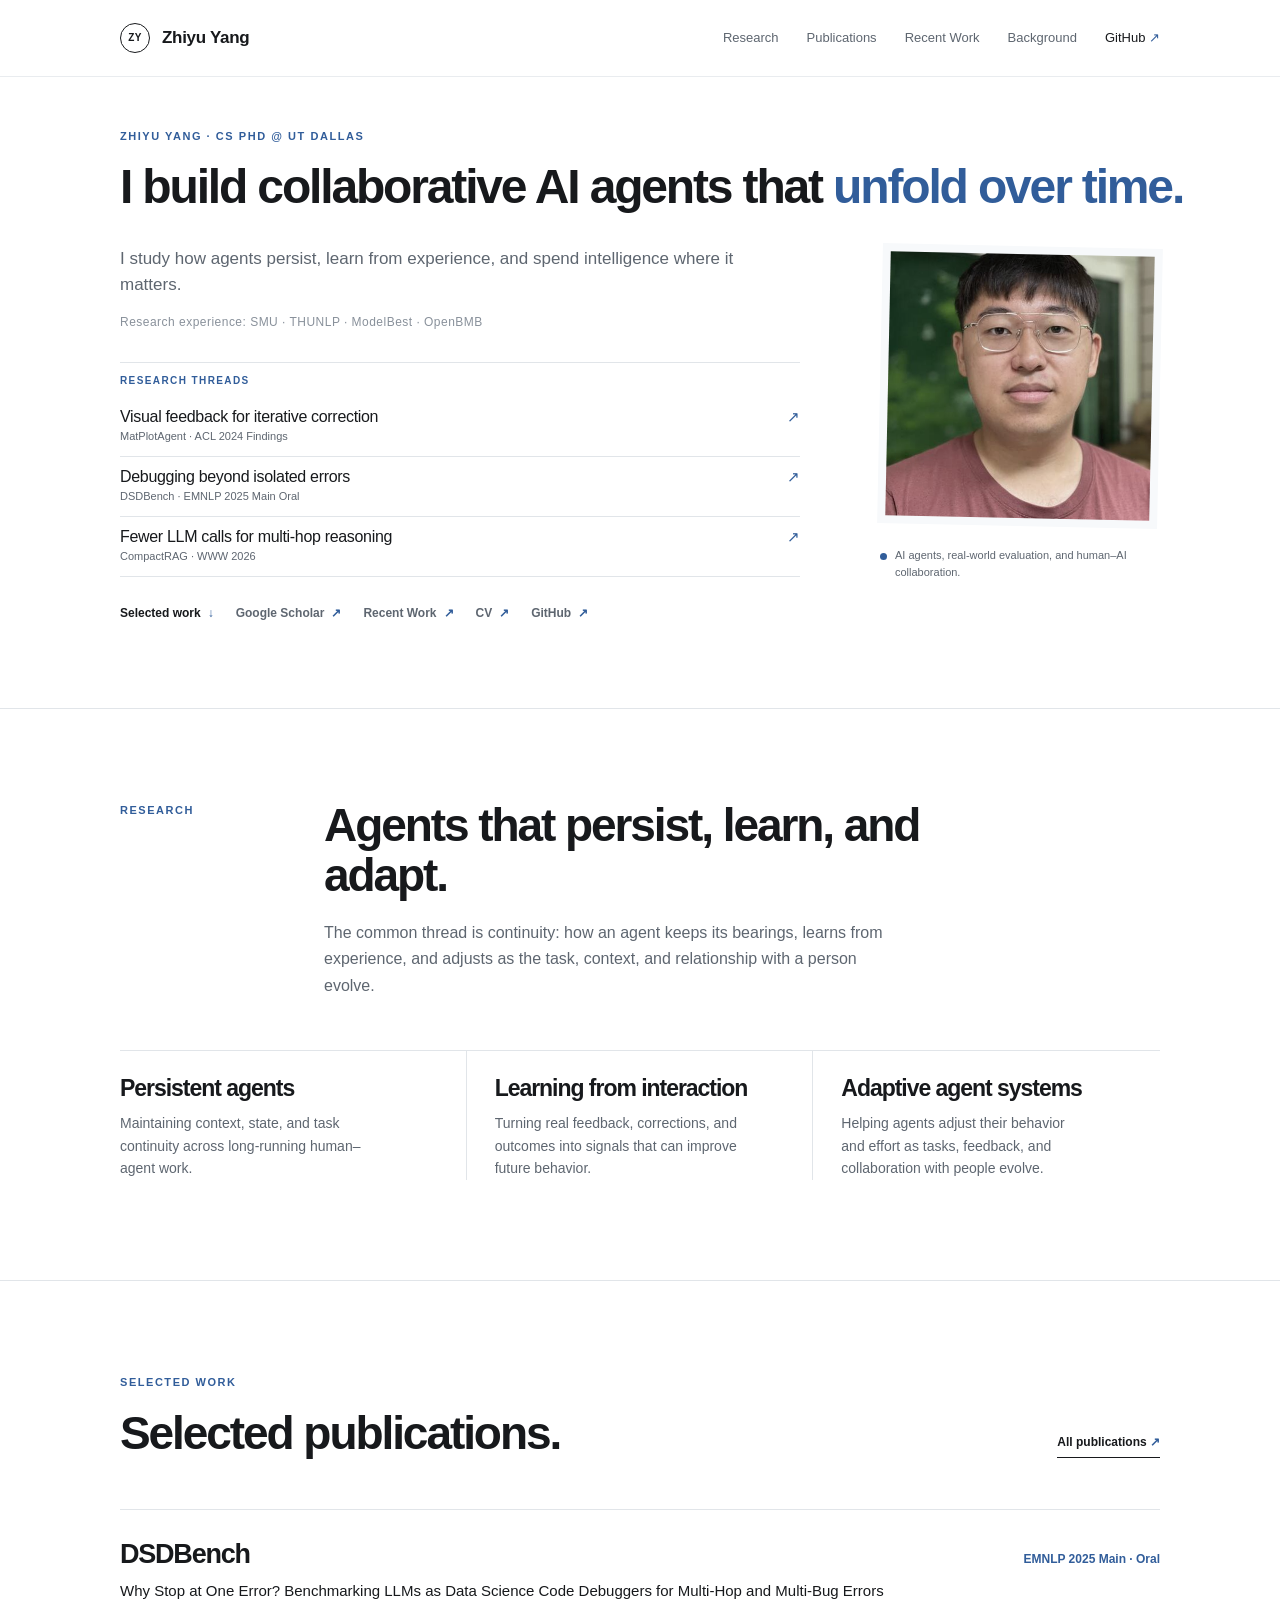
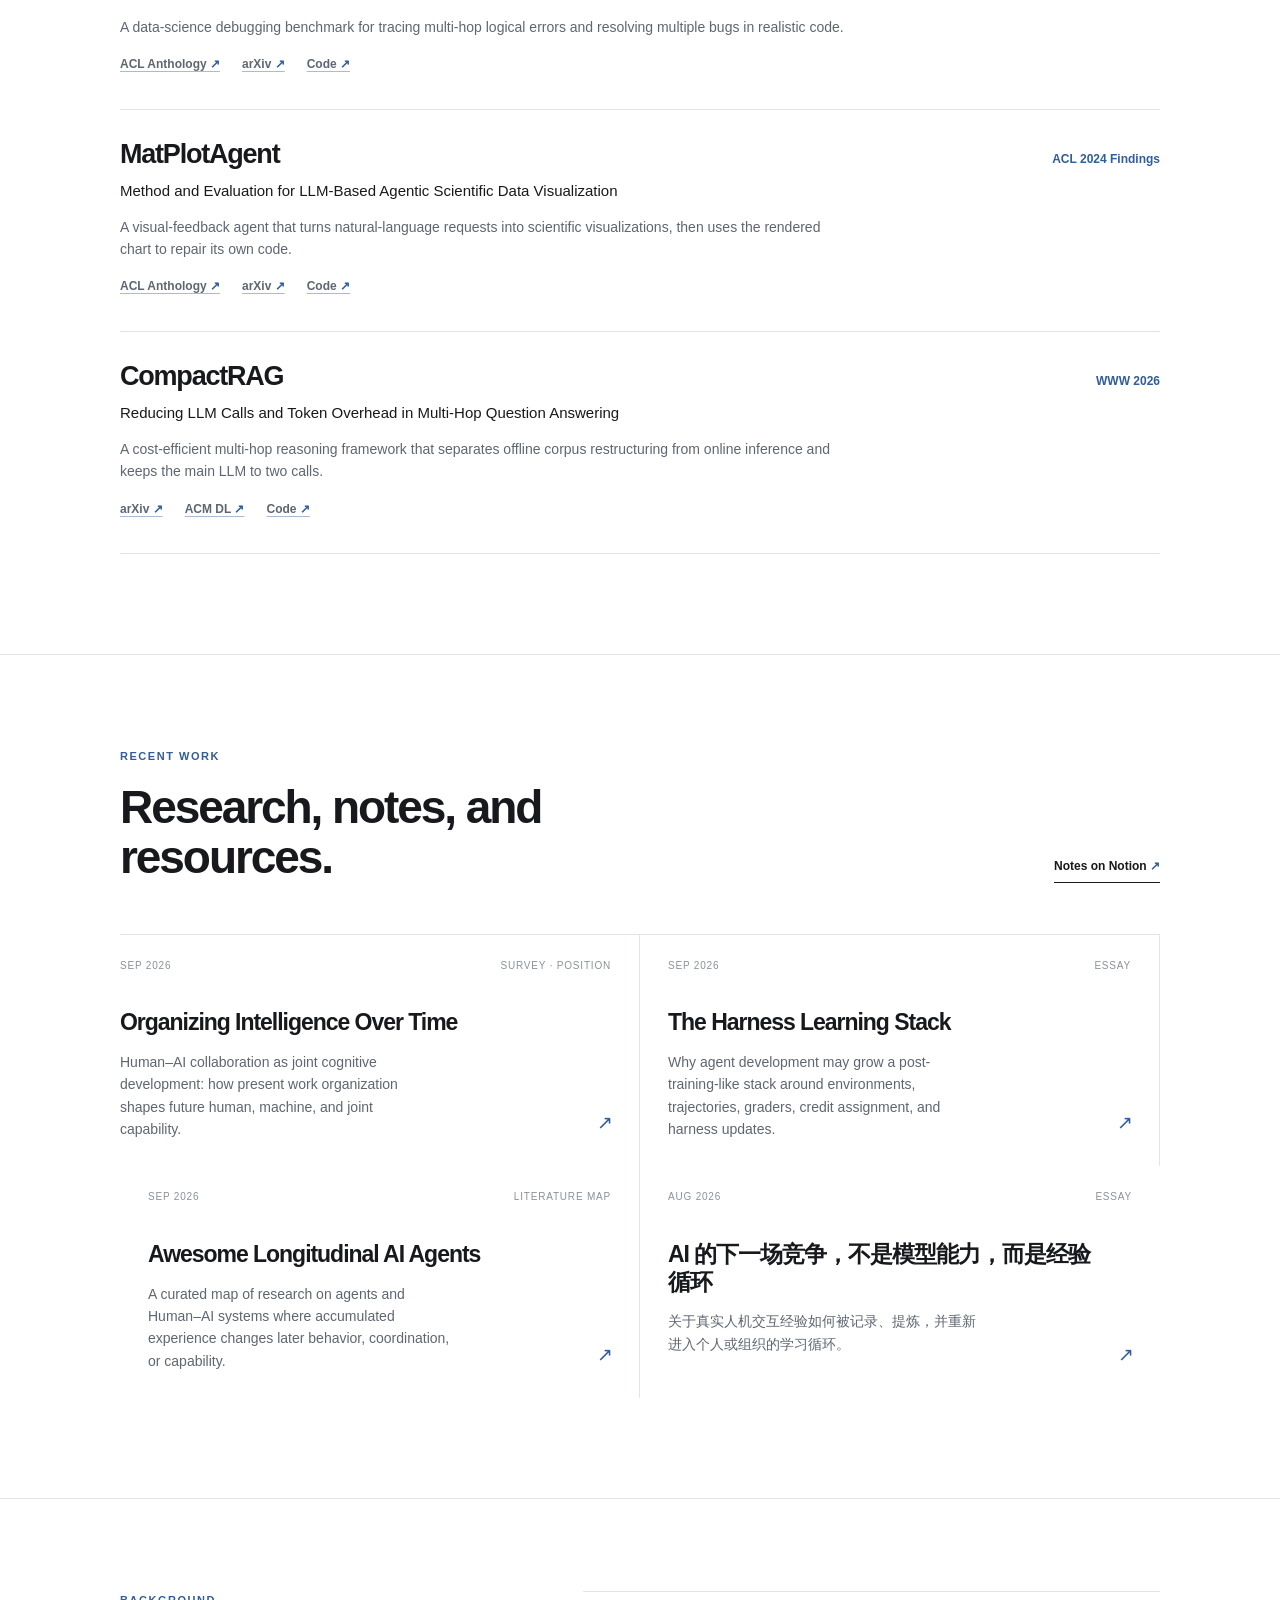
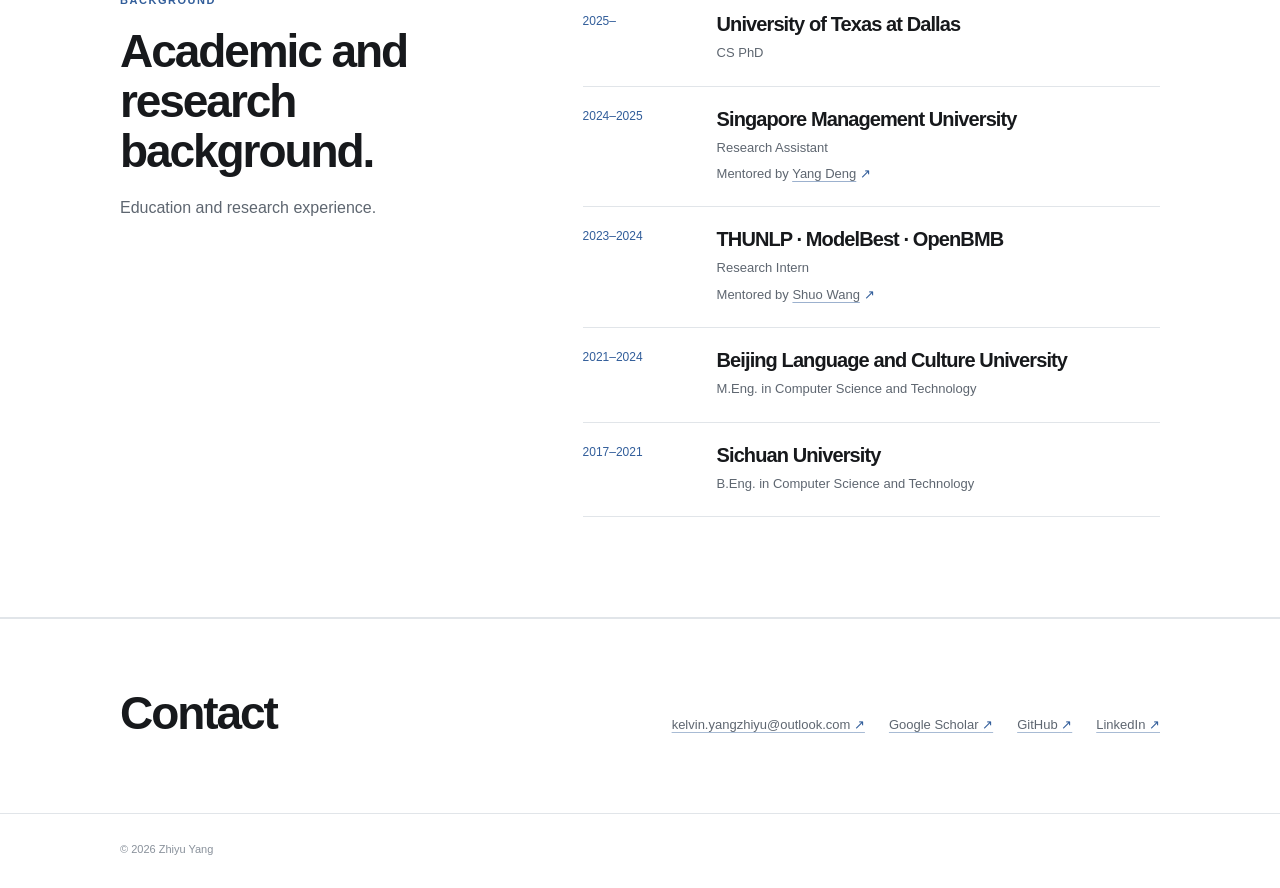
==== index.html @ 952a907a "docs: rename homepage writing section to recent work" ====
<!doctype html>
<html lang="en">
<head>
  <meta charset="utf-8">
  <meta name="viewport" content="width=device-width, initial-scale=1">
  <meta name="description" content="Zhiyu Yang is a CS PhD student studying collaborative AI agents that maintain continuity, learn from interaction, and adjust their effort over time.">
  <meta name="theme-color" content="#f6f5f0">
  <meta property="og:title" content="Zhiyu Yang — Research">
  <meta property="og:description" content="Research on collaborative AI agents that unfold, learn, and adapt over time.">
  <meta property="og:type" content="website">
  <title>Zhiyu Yang — Research</title>
  <link rel="stylesheet" href="styles.css?v=academic-compact4">
</head>
<body>
  <header class="site-header">
    <div class="wrap header-inner">
      <a class="brand" href="#top" aria-label="Zhiyu Yang home">
        <span class="brand-mark">ZY</span>
        <span class="brand-name">Zhiyu Yang</span>
      </a>

      <button class="menu-toggle" type="button" aria-expanded="false" aria-controls="site-nav">
        <span>Menu</span>
        <span class="menu-line" aria-hidden="true"></span>
      </button>

      <nav class="site-nav" id="site-nav" aria-label="Primary navigation">
        <a href="#focus">Research</a>
        <a href="#work">Publications</a>
        <a href="#writing">Recent Work</a>
        <a href="#background">Background</a>
        <a class="nav-external" href="https://github.com/KevinCL16" target="_blank" rel="noopener noreferrer">GitHub <span aria-hidden="true">↗</span></a>
      </nav>
    </div>
  </header>

  <main id="top">
    <section class="hero section-rule">
      <div class="wrap hero-grid">
        <div class="hero-head">
          <p class="eyebrow">Zhiyu Yang · CS PhD @ UT Dallas</p>
          <h1>I build collaborative AI agents that <em>unfold over time.</em></h1>
        </div>

        <div class="hero-lower">
          <div class="hero-copy">
            <p class="hero-lede">I study how agents persist, learn from experience, and spend intelligence where it matters.</p>
            <p class="hero-history">Research experience: SMU · THUNLP · ModelBest · OpenBMB</p>

            <div class="research-threads" aria-label="Research threads">
              <p class="research-threads-label">Research threads</p>
              <div class="research-thread-list">
                <a class="research-thread" href="#work-matplotagent">
                  <span class="research-thread-copy">
                    <span class="research-thread-title">Visual feedback for iterative correction</span>
                    <span class="research-thread-meta">MatPlotAgent · ACL 2024 Findings</span>
                  </span>
                  <span class="research-thread-arrow" aria-hidden="true">↗</span>
                </a>
                <a class="research-thread" href="#work-dsdbench">
                  <span class="research-thread-copy">
                    <span class="research-thread-title">Debugging beyond isolated errors</span>
                    <span class="research-thread-meta">DSDBench · EMNLP 2025 Main Oral</span>
                  </span>
                  <span class="research-thread-arrow" aria-hidden="true">↗</span>
                </a>
                <a class="research-thread" href="#work-compactrag">
                  <span class="research-thread-copy">
                    <span class="research-thread-title">Fewer LLM calls for multi-hop reasoning</span>
                    <span class="research-thread-meta">CompactRAG · WWW 2026</span>
                  </span>
                  <span class="research-thread-arrow" aria-hidden="true">↗</span>
                </a>
              </div>
            </div>

            <div class="hero-actions" aria-label="Homepage links">
              <a class="hero-link hero-link-primary" href="#work">Selected work <span aria-hidden="true">↓</span></a>
              <a class="hero-link" href="https://scholar.google.com/citations?user=KLbbYf0AAAAJ&amp;hl=en" target="_blank" rel="noopener noreferrer">Google Scholar <span aria-hidden="true">↗</span></a>
              <a class="hero-link" href="#writing">Recent Work <span aria-hidden="true">↗</span></a>
              <a class="hero-link" href="cv.html">CV <span aria-hidden="true">↗</span></a>
              <a class="hero-link" href="https://github.com/KevinCL16" target="_blank" rel="noopener noreferrer">GitHub <span aria-hidden="true">↗</span></a>
            </div>
          </div>

          <div class="hero-portrait-wrap">
            <div class="portrait-frame">
              <img class="hero-portrait" src="assets/portrait.jpg" alt="Portrait of Zhiyu Yang">
            </div>
            <p class="portrait-caption"><span class="caption-dot"></span> AI agents, real-world evaluation, and human–AI collaboration.</p>
          </div>
        </div>
      </div>
    </section>

    <section class="section section-rule" id="focus">
      <div class="wrap">
        <div class="section-heading">
          <p class="section-label">Research</p>
          <div>
            <h2>Agents that persist, learn, and adapt.</h2>
            <p class="section-intro">The common thread is continuity: how an agent keeps its bearings, learns from experience, and adjusts as the task, context, and relationship with a person evolve.</p>
          </div>
        </div>

        <div class="focus-grid">
          <article class="focus-item">
            <h3>Persistent agents</h3>
            <p>Maintaining context, state, and task continuity across long-running human–agent work.</p>
          </article>
          <article class="focus-item">
            <h3>Learning from interaction</h3>
            <p>Turning real feedback, corrections, and outcomes into signals that can improve future behavior.</p>
          </article>
          <article class="focus-item">
            <h3>Adaptive agent systems</h3>
            <p>Helping agents adjust their behavior and effort as tasks, feedback, and collaboration with people evolve.</p>
          </article>
        </div>
      </div>
    </section>

    <section class="section section-rule" id="work">
      <div class="wrap">
        <div class="section-heading section-heading-inline">
          <div>
            <p class="section-label">Selected work</p>
            <h2>Selected publications.</h2>
          </div>
          <a class="text-link" href="https://scholar.google.com/citations?user=KLbbYf0AAAAJ&amp;hl=en" target="_blank" rel="noopener noreferrer">All publications <span aria-hidden="true">↗</span></a>
        </div>

        <div class="work-list">
          <article class="work-item" id="work-dsdbench">
            <div class="work-main">
              <div class="work-title-row">
                <h3>DSDBench</h3>
                <p class="venue">EMNLP 2025 Main · Oral</p>
              </div>
              <p class="work-full-title">Why Stop at One Error? Benchmarking LLMs as Data Science Code Debuggers for Multi-Hop and Multi-Bug Errors</p>
              <p class="work-description">A data-science debugging benchmark for tracing multi-hop logical errors and resolving multiple bugs in realistic code.</p>
              <div class="work-links">
                <a href="https://aclanthology.org/2025.emnlp-main.878/" target="_blank" rel="noopener noreferrer">ACL Anthology <span aria-hidden="true">↗</span></a>
                <a href="https://arxiv.org/abs/2503.22388" target="_blank" rel="noopener noreferrer">arXiv <span aria-hidden="true">↗</span></a>
                <a href="https://github.com/KevinCL16/DSDBench" target="_blank" rel="noopener noreferrer">Code <span aria-hidden="true">↗</span></a>
              </div>
            </div>
          </article>

          <article class="work-item" id="work-matplotagent">
            <div class="work-main">
              <div class="work-title-row">
                <h3>MatPlotAgent</h3>
                <p class="venue">ACL 2024 Findings</p>
              </div>
              <p class="work-full-title">Method and Evaluation for LLM-Based Agentic Scientific Data Visualization</p>
              <p class="work-description">A visual-feedback agent that turns natural-language requests into scientific visualizations, then uses the rendered chart to repair its own code.</p>
              <div class="work-links">
                <a href="https://aclanthology.org/2024.findings-acl.701/" target="_blank" rel="noopener noreferrer">ACL Anthology <span aria-hidden="true">↗</span></a>
                <a href="https://arxiv.org/abs/2402.11453" target="_blank" rel="noopener noreferrer">arXiv <span aria-hidden="true">↗</span></a>
                <a href="https://github.com/thunlp/MatPlotAgent" target="_blank" rel="noopener noreferrer">Code <span aria-hidden="true">↗</span></a>
              </div>
            </div>
          </article>

          <article class="work-item" id="work-compactrag">
            <div class="work-main">
              <div class="work-title-row">
                <h3>CompactRAG</h3>
                <p class="venue">WWW 2026</p>
              </div>
              <p class="work-full-title">Reducing LLM Calls and Token Overhead in Multi-Hop Question Answering</p>
              <p class="work-description">A cost-efficient multi-hop reasoning framework that separates offline corpus restructuring from online inference and keeps the main LLM to two calls.</p>
              <div class="work-links">
                <a href="https://arxiv.org/abs/2602.05728" target="_blank" rel="noopener noreferrer">arXiv <span aria-hidden="true">↗</span></a>
                <a href="https://dl.acm.org/doi/10.1145/3774904.3792512" target="_blank" rel="noopener noreferrer">ACM DL <span aria-hidden="true">↗</span></a>
                <a href="https://github.com/How-Young-X/CompactRAG" target="_blank" rel="noopener noreferrer">Code <span aria-hidden="true">↗</span></a>
              </div>
            </div>
          </article>
        </div>
      </div>
    </section>

    <section class="section section-rule" id="writing">
      <div class="wrap">
        <div class="section-heading section-heading-inline">
          <div>
            <p class="section-label">Recent work</p>
            <h2>Research, notes, and resources.</h2>
          </div>
          <a class="text-link" href="https://kelvinyang.notion.site/AI-3b09cede387180fbb669f3065c483746" target="_blank" rel="noopener noreferrer">Notes on Notion <span aria-hidden="true">↗</span></a>
        </div>

        <div class="writing-grid writing-grid-single">
          <a class="writing-item" href="https://kelvinyang.notion.site/AI-3b09cede387180fbb669f3065c483746" target="_blank" rel="noopener noreferrer">
            <div class="writing-meta"><span>Aug 2026</span><span>Essay</span></div>
            <h3>AI 的下一场竞争，不是模型能力，而是经验循环</h3>
            <p>关于真实人机交互经验如何被记录、提炼，并重新进入个人或组织的学习循环。</p>
            <span class="writing-arrow" aria-hidden="true">↗</span>
          </a>
        </div>
      </div>
    </section>

    <section class="section section-rule" id="background">
      <div class="wrap background-grid">
        <div>
          <p class="section-label">Background</p>
          <h2>Academic and research background.</h2>
          <p class="section-intro">Education and research experience.</p>
        </div>

        <div class="timeline" aria-label="Education and research experience">
          <div class="timeline-item">
            <time>2025–</time>
            <div><h3>University of Texas at Dallas</h3><p>CS PhD</p></div>
          </div>
          <div class="timeline-item">
            <time>2024–2025</time>
            <div>
              <h3>Singapore Management University</h3>
              <p>Research Assistant</p>
              <p class="mentor-line">
                Mentored by
                <a href="https://dengyang17.github.io/" target="_blank" rel="noopener noreferrer">Yang Deng</a>
                <span aria-hidden="true">↗</span>
              </p>
            </div>
          </div>
          <div class="timeline-item">
            <time>2023–2024</time>
            <div>
              <h3>THUNLP · ModelBest · OpenBMB</h3>
              <p>Research Intern</p>
              <p class="mentor-line">
                Mentored by
                <a href="https://scholar.google.com/citations?user=5vm5yAMAAAAJ&amp;hl=en" target="_blank" rel="noopener noreferrer">Shuo Wang</a>
                <span aria-hidden="true">↗</span>
              </p>
            </div>
          </div>
          <div class="timeline-item">
            <time>2021–2024</time>
            <div><h3>Beijing Language and Culture University</h3><p>M.Eng. in Computer Science and Technology</p></div>
          </div>
          <div class="timeline-item">
            <time>2017–2021</time>
            <div><h3>Sichuan University</h3><p>B.Eng. in Computer Science and Technology</p></div>
          </div>
        </div>
      </div>
    </section>

    <section class="contact-band" id="contact">
      <div class="wrap contact-inner">
        <h2>Contact</h2>
        <div class="contact-links">
          <a href="mailto:kelvin.yangzhiyu@outlook.com">kelvin.yangzhiyu@outlook.com <span aria-hidden="true">↗</span></a>
          <a href="https://scholar.google.com/citations?user=KLbbYf0AAAAJ&amp;hl=en" target="_blank" rel="noopener noreferrer">Google Scholar <span aria-hidden="true">↗</span></a>
          <a href="https://github.com/KevinCL16" target="_blank" rel="noopener noreferrer">GitHub <span aria-hidden="true">↗</span></a>
          <a href="https://www.linkedin.com/in/zhiyu-yang-81b9961aa/" target="_blank" rel="noopener noreferrer">LinkedIn <span aria-hidden="true">↗</span></a>
        </div>
      </div>
    </section>
  </main>

  <footer class="site-footer">
    <div class="wrap footer-inner">
      <p>© <span id="current-year">2026</span> Zhiyu Yang</p>
    </div>
  </footer>

  <script src="script.js?v=analytics-v3"></script>
</body>
</html>
---- styles.css ----
:root {
  --paper: #ffffff;
  --paper-deep: #f7f9fb;
  --ink: #17191c;
  --muted: #5e6670;
  --faint: #89919b;
  --line: #e1e5e9;
  --accent: #315d9a;
  --accent-dark: #244677;
  --white: #ffffff;
  --wrap: 1040px;
}

* { box-sizing: border-box; }

html { scroll-behavior: smooth; }

body {
  margin: 0;
  color: var(--ink);
  background: var(--paper);
  font-family: -apple-system, BlinkMacSystemFont, "Segoe UI", Helvetica, Arial, sans-serif;
  font-size: 16px;
  line-height: 1.65;
  text-rendering: optimizeLegibility;
}

body, a, button { -webkit-font-smoothing: antialiased; }

a { color: inherit; text-decoration: none; }
a:focus-visible, button:focus-visible { outline: 2px solid var(--accent); outline-offset: 4px; }

.wrap { width: min(var(--wrap), calc(100% - 48px)); margin: 0 auto; }

.site-header {
  position: sticky;
  top: 0;
  z-index: 10;
  background: color-mix(in srgb, var(--paper) 92%, transparent);
  border-bottom: 1px solid color-mix(in srgb, var(--line) 72%, transparent);
  backdrop-filter: blur(12px);
}

.header-inner { min-height: 76px; display: flex; align-items: center; justify-content: space-between; }
.brand { display: inline-flex; align-items: center; gap: 12px; font-size: 15px; font-weight: 650; letter-spacing: -.02em; }
.brand-mark { display: grid; place-items: center; width: 30px; height: 30px; border: 1px solid var(--ink); border-radius: 50%; font-size: 10px; letter-spacing: .04em; }
.brand-name { white-space: nowrap; }

.site-nav { display: flex; align-items: center; gap: 28px; font-size: 13px; color: var(--muted); }
.site-nav a { transition: color .2s ease; }
.site-nav a:hover { color: var(--accent); }
.site-nav .nav-external { color: var(--ink); }
.site-nav span, .text-link span, .work-links span, .button span, .contact-links span { color: var(--accent); }

.menu-toggle { display: none; border: 0; background: transparent; color: var(--ink); font: inherit; font-size: 13px; cursor: pointer; padding: 8px 0; }
.menu-line { display: inline-block; width: 17px; height: 1px; margin-left: 6px; vertical-align: middle; background: currentColor; }

.section-rule { border-bottom: 1px solid var(--line); }

/* Keep the original compact first-viewport composition. */
.hero { padding: 50px 0 82px; }
.hero-grid { display: block; }
.hero-head { max-width: none; margin-bottom: 34px; }
.eyebrow, .section-label {
  margin: 0 0 18px;
  color: var(--accent);
  font-size: 11px;
  font-weight: 750;
  letter-spacing: .14em;
  text-transform: uppercase;
}
.hero h1, h2, h3 { font-family: inherit; font-weight: 650; letter-spacing: -.045em; }
.hero h1 { max-width: none; margin: 0; font-size: clamp(36px, 4.1vw, 48px); line-height: 1.02; white-space: nowrap; }
.hero h1 em { color: var(--accent); font-style: normal; }

.hero-lower {
  display: grid;
  grid-template-columns: minmax(0, 1fr) minmax(240px, 280px);
  gap: 80px;
  align-items: start;
}
.hero-lede { max-width: 620px; margin: 0; color: var(--muted); font-size: 17px; line-height: 1.5; }
.hero-history { margin: 16px 0 0; color: var(--faint); font-size: 12px; letter-spacing: .04em; }

.research-threads { margin-top: 29px; border-top: 1px solid var(--line); }
.research-threads-label {
  margin: 0;
  padding: 10px 0 8px;
  color: var(--accent);
  font-size: 10px;
  font-weight: 750;
  letter-spacing: .14em;
  text-transform: uppercase;
}
.research-thread-list { border-bottom: 1px solid var(--line); }
.research-thread {
  display: grid;
  grid-template-columns: minmax(0, 1fr) 16px;
  gap: 18px;
  align-items: start;
  padding: 10px 0 11px;
  border-bottom: 1px solid var(--line);
  color: var(--ink);
  transition: color .2s ease;
}
.research-thread:last-child { border-bottom: 0; }
.research-thread:hover { color: var(--accent-dark); }
.research-thread-copy { display: grid; gap: 1px; min-width: 0; }
.research-thread-title { font-size: 16px; line-height: 1.3; letter-spacing: -.02em; }
.research-thread-meta { color: var(--muted); font-size: 11px; line-height: 1.45; }
.research-thread-arrow { color: var(--accent); font-size: 15px; line-height: 1.35; text-align: right; }

.hero-actions { display: flex; flex-wrap: wrap; gap: 11px 22px; margin-top: 27px; }
.hero-link {
  display: inline-flex;
  align-items: center;
  gap: 7px;
  padding-bottom: 2px;
  border-bottom: 1px solid transparent;
  color: var(--muted);
  font-size: 12px;
  font-weight: 600;
  transition: color .2s ease, border-color .2s ease;
}
.hero-link:hover { color: var(--accent); border-color: var(--accent); }
.hero-link-primary { color: var(--ink); }
.hero-link span { color: var(--accent); }

.hero-portrait-wrap { justify-self: end; width: min(100%, 280px); }
.portrait-frame { padding: 8px; background: var(--paper-deep); transform: rotate(1.2deg); }
.hero-portrait { display: block; width: 100%; aspect-ratio: 1; object-fit: cover; object-position: center 30%; filter: saturate(.78) contrast(.96); }
.portrait-caption { display: flex; gap: 8px; align-items: flex-start; margin: 21px 0 0; color: var(--muted); font-size: 11px; line-height: 1.5; }
.caption-dot { flex: 0 0 auto; width: 7px; height: 7px; margin-top: 6px; border-radius: 50%; background: var(--accent); }

.section { padding: 92px 0 100px; }
.section-heading { display: grid; grid-template-columns: 160px minmax(0, 1fr); gap: 44px; margin-bottom: 51px; }
.section-heading-inline { display: flex; align-items: end; justify-content: space-between; gap: 32px; }
.section-heading h2, .background-grid h2, .contact-band h2 { max-width: 640px; margin: 0; font-size: clamp(32px, 3.6vw, 46px); line-height: 1.08; }
.section-intro { max-width: 560px; margin: 19px 0 0; color: var(--muted); font-size: 16px; }
.text-link { flex: 0 0 auto; padding-bottom: 5px; border-bottom: 1px solid var(--ink); font-size: 12px; font-weight: 650; transition: color .2s ease, border-color .2s ease; }
.text-link:hover { color: var(--accent); border-color: var(--accent); }

.focus-grid { display: grid; grid-template-columns: repeat(3, 1fr); border-top: 1px solid var(--line); }
.focus-item { padding: 24px 28px 0 0; border-right: 1px solid var(--line); }
.focus-item + .focus-item { padding-left: 28px; }
.focus-item:last-child { border-right: 0; }
.focus-item h3 { margin: 0 0 11px; font-size: 23px; line-height: 1.15; }
.focus-item p:last-child { max-width: 250px; margin: 0; color: var(--muted); font-size: 14px; line-height: 1.6; }

.work-list { border-top: 1px solid var(--line); }
.work-item { display: block; padding: 29px 0 34px; border-bottom: 1px solid var(--line); scroll-margin-top: 96px; }
.work-title-row { display: flex; align-items: baseline; justify-content: space-between; gap: 24px; }
.work-title-row h3 { margin: 0; font-size: 27px; line-height: 1.15; }
.venue { margin: 0; color: var(--accent); font-size: 12px; font-weight: 700; white-space: nowrap; }
.work-full-title { max-width: 780px; margin: 10px 0 0; color: var(--ink); font-size: 15px; line-height: 1.5; }
.work-description { max-width: 730px; margin: 13px 0 0; color: var(--muted); font-size: 14px; line-height: 1.6; }
.work-links { display: flex; flex-wrap: wrap; gap: 14px 22px; margin-top: 17px; color: var(--muted); font-size: 12px; font-weight: 650; }
.work-links a { text-decoration: underline; text-decoration-color: color-mix(in srgb, var(--accent) 42%, transparent); text-underline-offset: 3px; transition: color .2s ease, text-decoration-color .2s ease; }
.work-links a:hover { color: var(--accent); text-decoration-color: var(--accent); }

.writing-grid { display: grid; grid-template-columns: repeat(3, 1fr); border-top: 1px solid var(--line); }
.writing-grid-single { grid-template-columns: minmax(0, 680px); }
.writing-grid-single .writing-item { border-right: 0; }
.writing-item { position: relative; min-height: 228px; padding: 23px 28px 26px 0; border-right: 1px solid var(--line); transition: color .2s ease; }
.writing-item + .writing-item { padding-left: 28px; }
.writing-item:last-child { border-right: 0; }
.writing-item:hover { color: var(--accent-dark); }
.writing-meta { display: flex; justify-content: space-between; gap: 10px; color: var(--faint); font-size: 10px; letter-spacing: .08em; text-transform: uppercase; }
.writing-item h3 { margin: 35px 30px 14px 0; font-size: 23px; line-height: 1.2; }
.writing-item p { max-width: 310px; margin: 0; color: var(--muted); font-size: 14px; line-height: 1.6; }
.writing-arrow { position: absolute; right: 26px; bottom: 28px; color: var(--accent); font-size: 19px; }

.background-grid { display: grid; grid-template-columns: 1fr 1.55fr; gap: 90px; }
.timeline { border-top: 1px solid var(--line); }
.timeline-item { display: grid; grid-template-columns: 110px minmax(0, 1fr); gap: 24px; padding: 20px 0 22px; border-bottom: 1px solid var(--line); }
.timeline-item time { color: var(--accent); font-size: 12px; font-variant-numeric: tabular-nums; }
.timeline-item h3 { margin: 0; font-size: 20px; line-height: 1.25; }
.timeline-item p { margin: 5px 0 0; color: var(--muted); font-size: 13px; }
.mentor-line a { color: inherit; text-decoration: underline; text-decoration-color: color-mix(in srgb, var(--accent) 48%, transparent); text-underline-offset: 3px; transition: color .2s ease, text-decoration-color .2s ease; }
.mentor-line a:hover { color: var(--accent); text-decoration-color: var(--accent); }
.mentor-line > span { color: var(--accent); }

.contact-band { padding: 70px 0 74px; border-top: 1px solid var(--line); border-bottom: 1px solid var(--line); background: var(--paper); }
.contact-inner { display: grid; grid-template-columns: minmax(0, 1fr) auto; align-items: baseline; gap: 60px; }
.contact-band h2 { max-width: none; }
.contact-links { display: flex; flex-wrap: wrap; justify-content: flex-end; gap: 10px 24px; color: var(--muted); font-size: 13px; }
.contact-links a { text-decoration: underline; text-decoration-color: color-mix(in srgb, var(--accent) 42%, transparent); text-underline-offset: 3px; transition: color .2s ease, text-decoration-color .2s ease; }
.contact-links a:hover { color: var(--accent); text-decoration-color: var(--accent); }
.site-footer { padding: 26px 0 30px; color: var(--faint); font-size: 11px; }
.footer-inner { display: flex; justify-content: space-between; gap: 20px; }
.footer-inner p { margin: 0; }

/* CV-only controls keep their existing utility treatment. */
.button { display: inline-flex; align-items: center; gap: 9px; min-height: 42px; padding: 8px 15px; border: 1px solid var(--line); border-radius: 999px; font-size: 12px; font-weight: 650; transition: transform .2s ease, background .2s ease, border-color .2s ease; }
.button:hover { transform: translateY(-2px); border-color: var(--accent); }
.button-solid { border-color: var(--ink); color: var(--white); background: var(--ink); }
.button-solid span { color: #efb19a; }
.button-quiet { color: var(--ink); background: transparent; }

@media (min-width: 761px) {
  .brand-name { font-size: 17px; }
}

@media (max-width: 760px) {
  .wrap { width: min(var(--wrap), calc(100% - 36px)); }
  .header-inner { min-height: 66px; }
  .menu-toggle { display: inline-block; }
  .site-nav { display: none; position: absolute; top: 66px; left: 0; right: 0; flex-direction: column; align-items: stretch; gap: 0; padding: 10px 18px 16px; border-bottom: 1px solid var(--line); background: var(--paper); }
  .nav-open .site-nav { display: flex; }
  .site-nav a { padding: 9px 0; }

  .hero { padding: 40px 0 72px; }
  .hero-head { margin-bottom: 30px; }
  .hero h1 { max-width: 100%; font-size: clamp(34px, 9.8vw, 48px); line-height: 1.08; white-space: normal; }
  .hero-lower { display: block; }
  .hero-lede { font-size: 17px; }
  .hero-portrait-wrap { justify-self: start; width: min(100%, 230px); margin-top: 48px; }

  .section { padding: 68px 0 72px; }
  .section-heading, .background-grid { grid-template-columns: 1fr; gap: 17px; }
  .section-heading { margin-bottom: 36px; }
  .section-heading-inline { display: block; }
  .section-heading-inline .text-link { display: inline-block; margin-top: 24px; }
  .focus-grid, .writing-grid { grid-template-columns: 1fr; }
  .focus-item, .focus-item + .focus-item, .writing-item, .writing-item + .writing-item { min-height: auto; padding: 23px 0 27px; border-right: 0; border-bottom: 1px solid var(--line); }
  .focus-item:last-child, .writing-item:last-child { border-bottom: 0; }
  .writing-item { min-height: 210px; }
  .writing-item h3 { margin-top: 30px; }
  .work-title-row { display: block; }
  .venue { margin-top: 8px; }
  .work-title-row h3 { font-size: 26px; }
  .timeline-item { grid-template-columns: 78px minmax(0, 1fr); gap: 14px; }
  .timeline-item h3 { font-size: 20px; }
  .contact-inner { display: block; }
  .contact-links { justify-content: flex-start; margin-top: 27px; }
  .footer-inner { display: block; }
}

@media (prefers-reduced-motion: reduce) {
  html { scroll-behavior: auto; }
  *, *::before, *::after { transition-duration: .01ms !important; animation-duration: .01ms !important; }
}
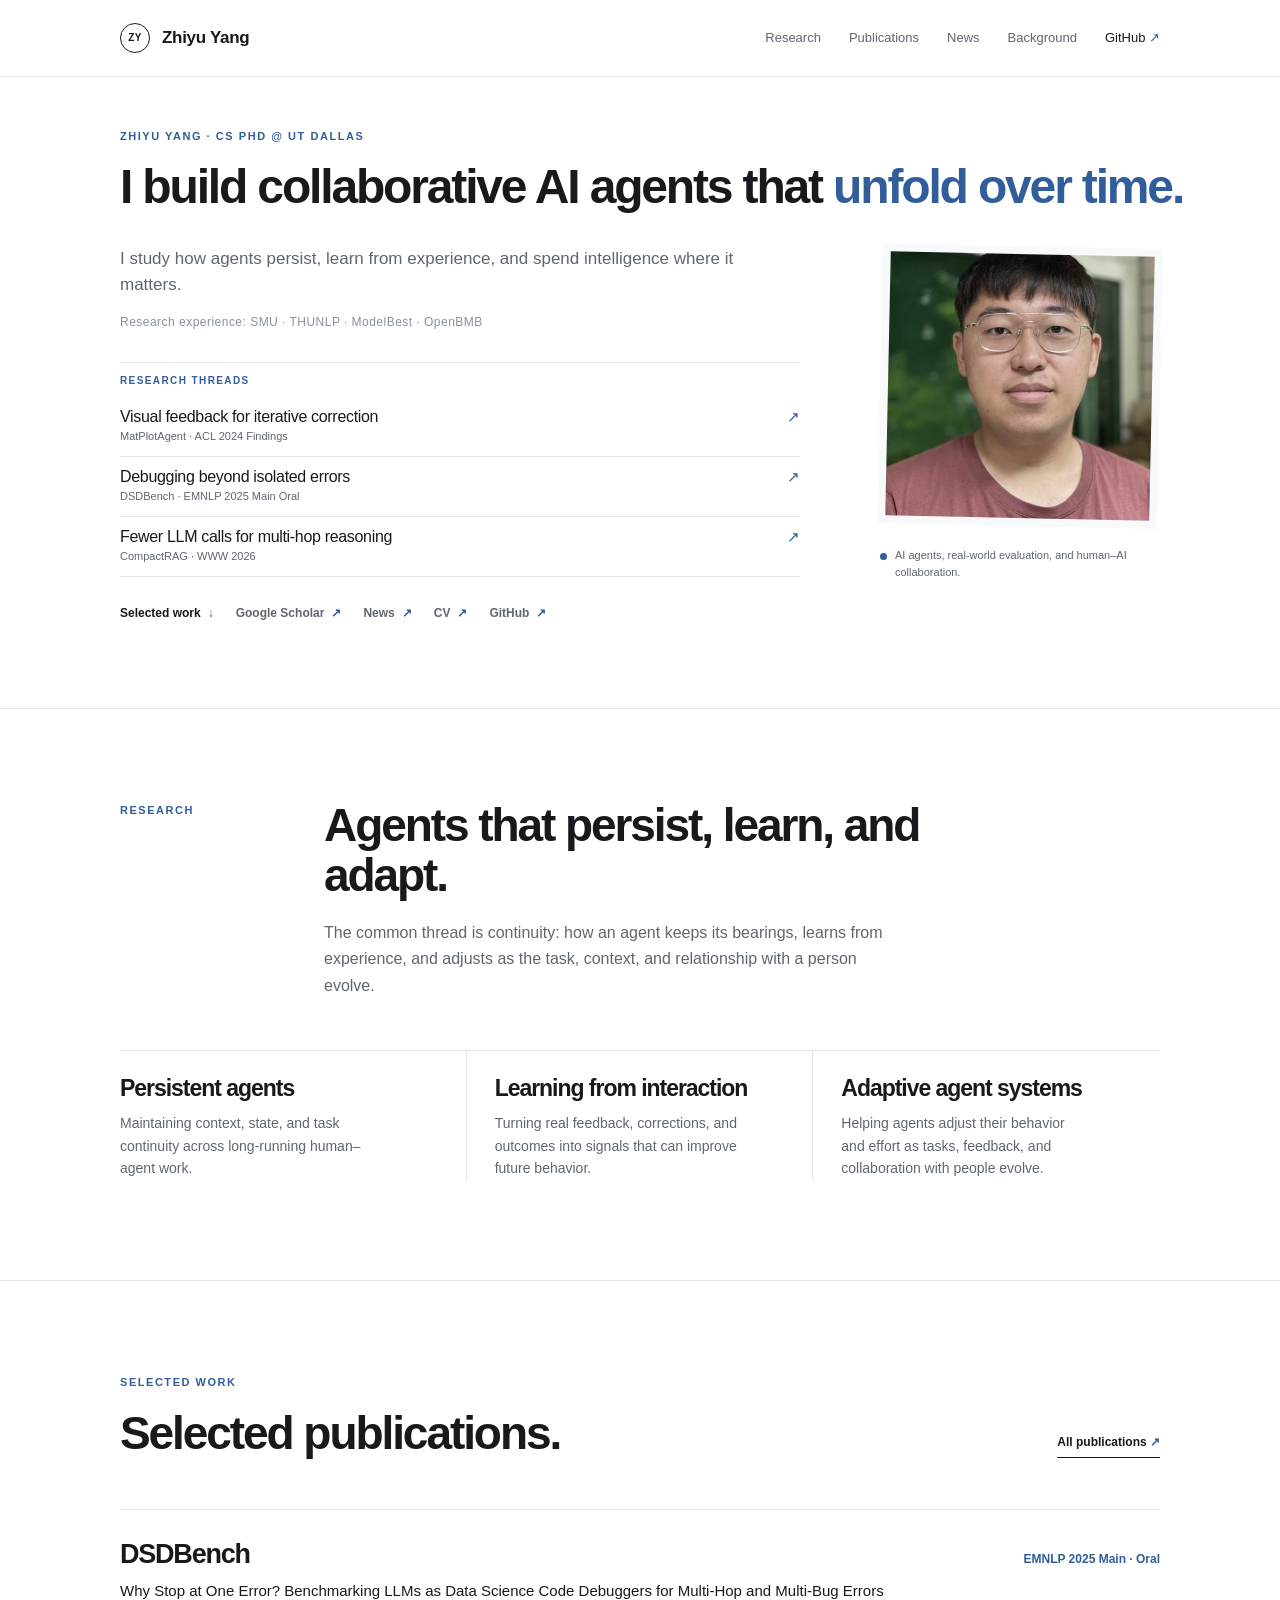
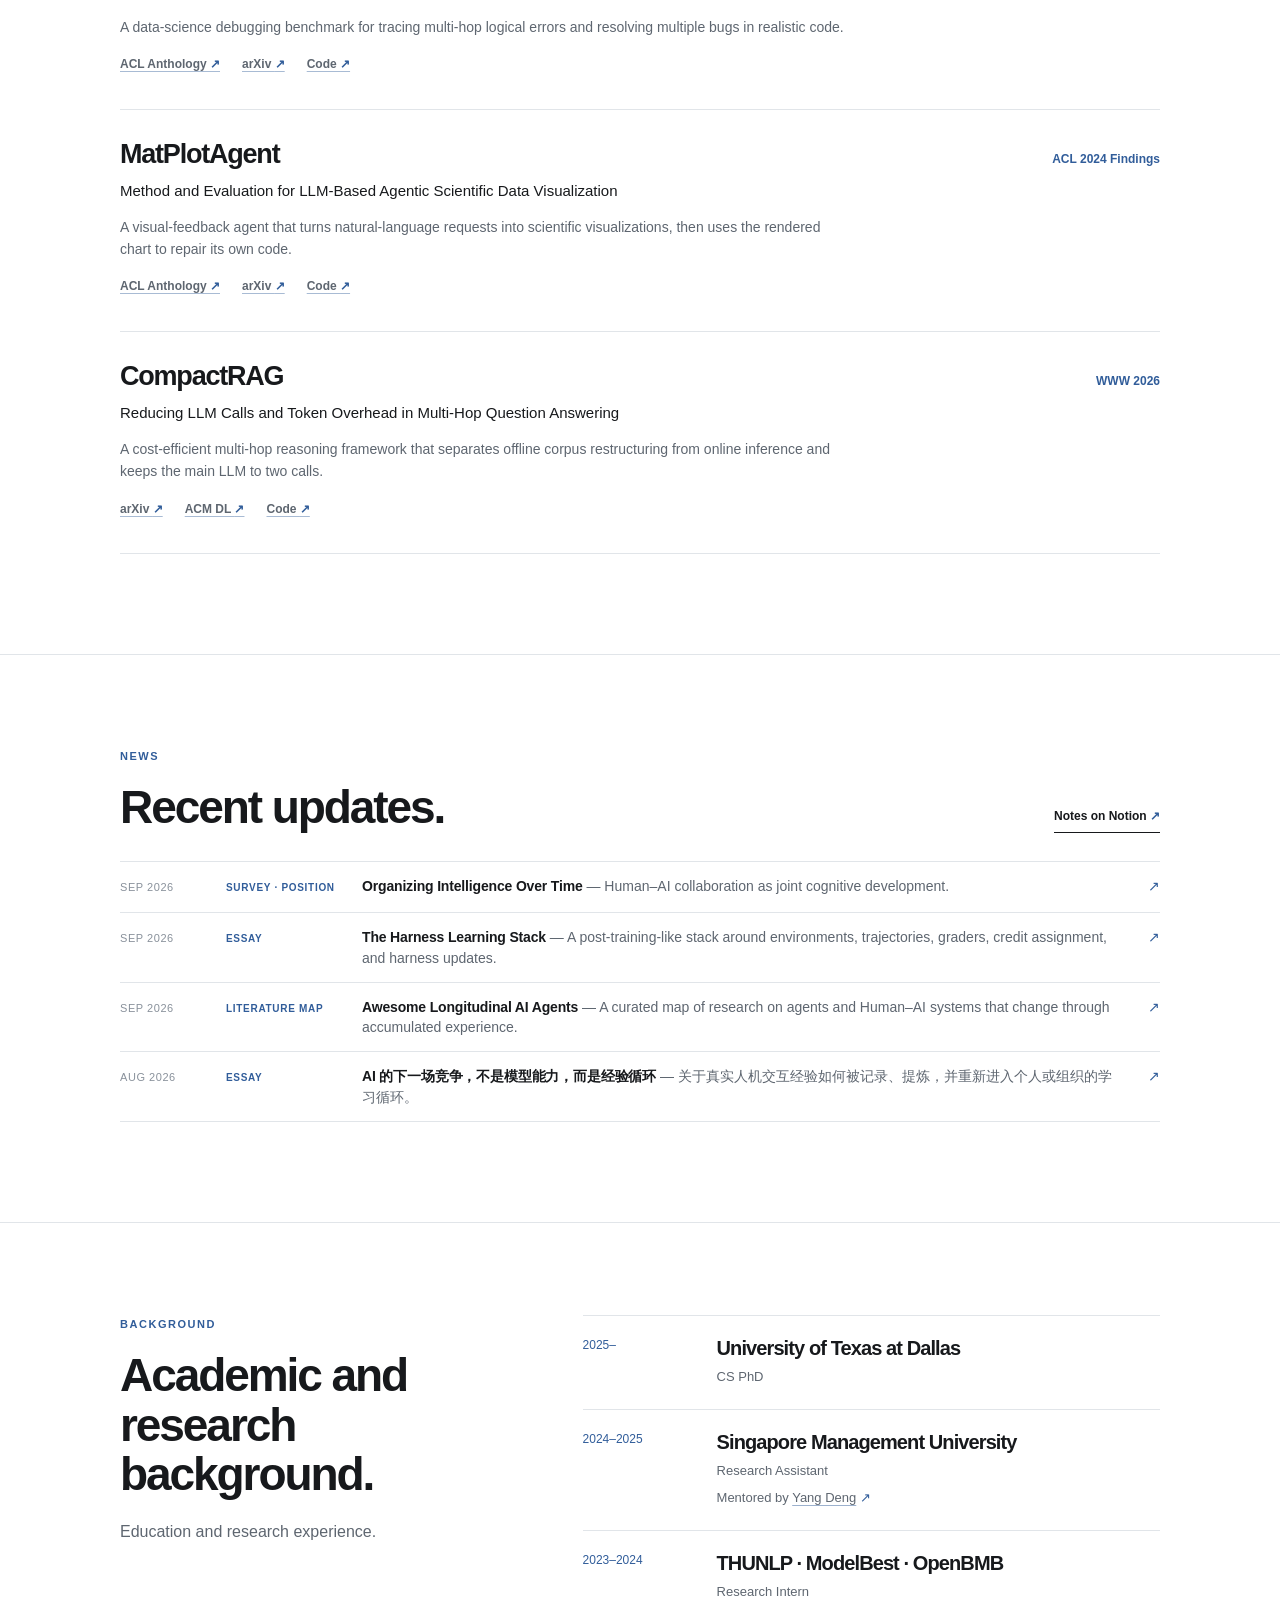
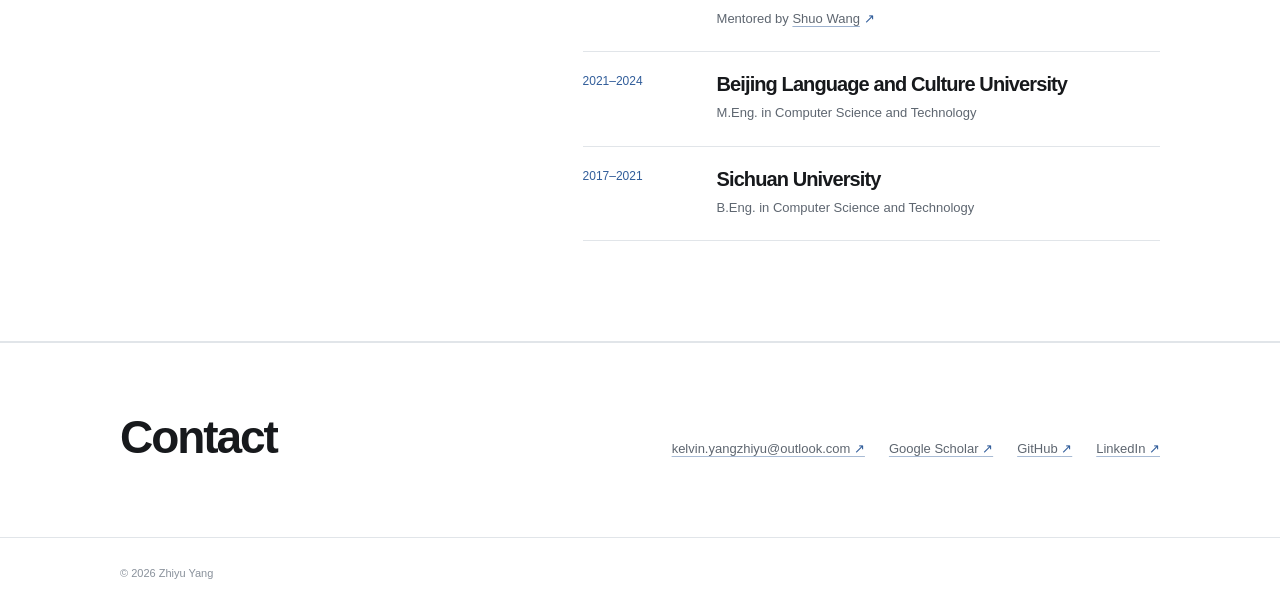
==== commit 17629560: "style: turn recent work into compact news feed" ====
--- a/index.html
+++ b/index.html
@@ -27,7 +27,7 @@
       <nav class="site-nav" id="site-nav" aria-label="Primary navigation">
         <a href="#focus">Research</a>
         <a href="#work">Publications</a>
-        <a href="#writing">Recent Work</a>
+        <a href="#news">News</a>
         <a href="#background">Background</a>
         <a class="nav-external" href="https://github.com/KevinCL16" target="_blank" rel="noopener noreferrer">GitHub <span aria-hidden="true">↗</span></a>
       </nav>
@@ -77,7 +77,7 @@
             <div class="hero-actions" aria-label="Homepage links">
               <a class="hero-link hero-link-primary" href="#work">Selected work <span aria-hidden="true">↓</span></a>
               <a class="hero-link" href="https://scholar.google.com/citations?user=KLbbYf0AAAAJ&amp;hl=en" target="_blank" rel="noopener noreferrer">Google Scholar <span aria-hidden="true">↗</span></a>
-              <a class="hero-link" href="#writing">Recent Work <span aria-hidden="true">↗</span></a>
+              <a class="hero-link" href="#news">News <span aria-hidden="true">↗</span></a>
               <a class="hero-link" href="cv.html">CV <span aria-hidden="true">↗</span></a>
               <a class="hero-link" href="https://github.com/KevinCL16" target="_blank" rel="noopener noreferrer">GitHub <span aria-hidden="true">↗</span></a>
             </div>
@@ -182,22 +182,22 @@
       </div>
     </section>
 
-    <section class="section section-rule" id="writing">
+    <section class="section section-rule" id="news">
       <div class="wrap">
-        <div class="section-heading section-heading-inline">
+        <div class="section-heading section-heading-inline news-heading">
           <div>
-            <p class="section-label">Recent work</p>
-            <h2>Research, notes, and resources.</h2>
+            <p class="section-label">News</p>
+            <h2>Recent updates.</h2>
           </div>
           <a class="text-link" href="https://kelvinyang.notion.site/AI-3b09cede387180fbb669f3065c483746" target="_blank" rel="noopener noreferrer">Notes on Notion <span aria-hidden="true">↗</span></a>
         </div>
 
-        <div class="writing-grid writing-grid-single">
-          <a class="writing-item" href="https://kelvinyang.notion.site/AI-3b09cede387180fbb669f3065c483746" target="_blank" rel="noopener noreferrer">
-            <div class="writing-meta"><span>Aug 2026</span><span>Essay</span></div>
-            <h3>AI 的下一场竞争，不是模型能力，而是经验循环</h3>
-            <p>关于真实人机交互经验如何被记录、提炼，并重新进入个人或组织的学习循环。</p>
-            <span class="writing-arrow" aria-hidden="true">↗</span>
+        <div class="news-list">
+          <a class="news-item" href="https://kelvinyang.notion.site/AI-3b09cede387180fbb669f3065c483746" target="_blank" rel="noopener noreferrer">
+            <time class="news-date">Aug 2026</time>
+            <span class="news-type">Essay</span>
+            <span class="news-text"><strong>AI 的下一场竞争，不是模型能力，而是经验循环</strong><span class="news-summary"> — 关于真实人机交互经验如何被记录、提炼，并重新进入个人或组织的学习循环。</span></span>
+            <span class="news-arrow" aria-hidden="true">↗</span>
           </a>
         </div>
       </div>
--- a/styles.css
+++ b/styles.css
@@ -240,3 +240,53 @@
   html { scroll-behavior: auto; }
   *, *::before, *::after { transition-duration: .01ms !important; animation-duration: .01ms !important; }
 }
+
+/* Compact professor-style news feed */
+.news-heading { margin-bottom: 28px; }
+.news-list { border-top: 1px solid var(--line); }
+.news-item {
+  display: grid;
+  grid-template-columns: 88px 118px minmax(0, 1fr) 18px;
+  gap: 18px;
+  align-items: baseline;
+  padding: 13px 0 14px;
+  border-bottom: 1px solid var(--line);
+  color: var(--ink);
+  transition: color .2s ease, background .2s ease;
+}
+.news-item:hover { color: var(--accent-dark); }
+.news-date {
+  color: var(--faint);
+  font-size: 11px;
+  font-variant-numeric: tabular-nums;
+  text-transform: uppercase;
+  letter-spacing: .05em;
+}
+.news-type {
+  color: var(--accent);
+  font-size: 10px;
+  font-weight: 700;
+  letter-spacing: .07em;
+  text-transform: uppercase;
+}
+.news-text {
+  min-width: 0;
+  font-size: 14px;
+  line-height: 1.45;
+}
+.news-text strong { font-weight: 650; letter-spacing: -.012em; }
+.news-summary { color: var(--muted); font-weight: 400; }
+.news-arrow { color: var(--accent); font-size: 14px; text-align: right; }
+
+@media (max-width: 760px) {
+  .news-heading { margin-bottom: 22px; }
+  .news-item {
+    grid-template-columns: 78px minmax(0, 1fr) 16px;
+    gap: 10px 12px;
+    padding: 14px 0 15px;
+  }
+  .news-type { grid-column: 2; grid-row: 1; }
+  .news-text { grid-column: 1 / 3; grid-row: 2; font-size: 14px; }
+  .news-arrow { grid-column: 3; grid-row: 1 / 3; align-self: center; }
+  .news-summary { display: inline; }
+}
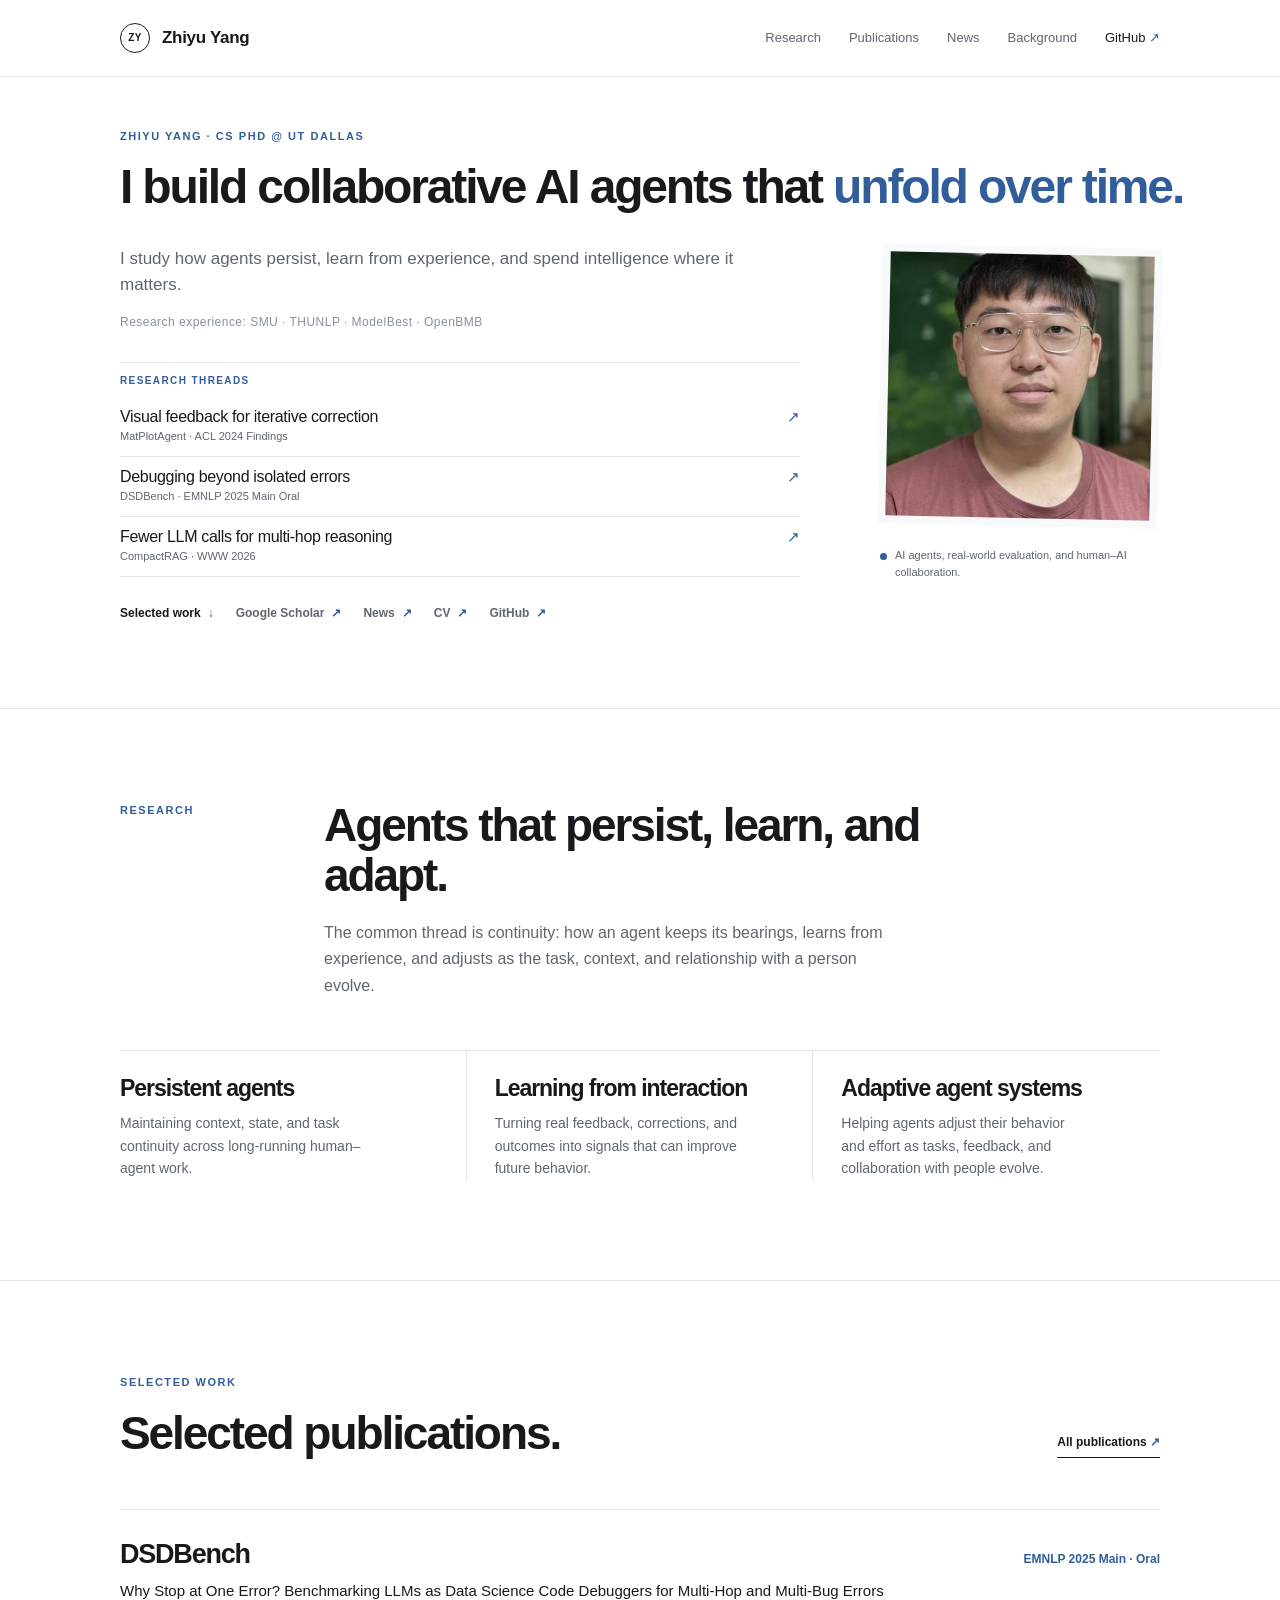
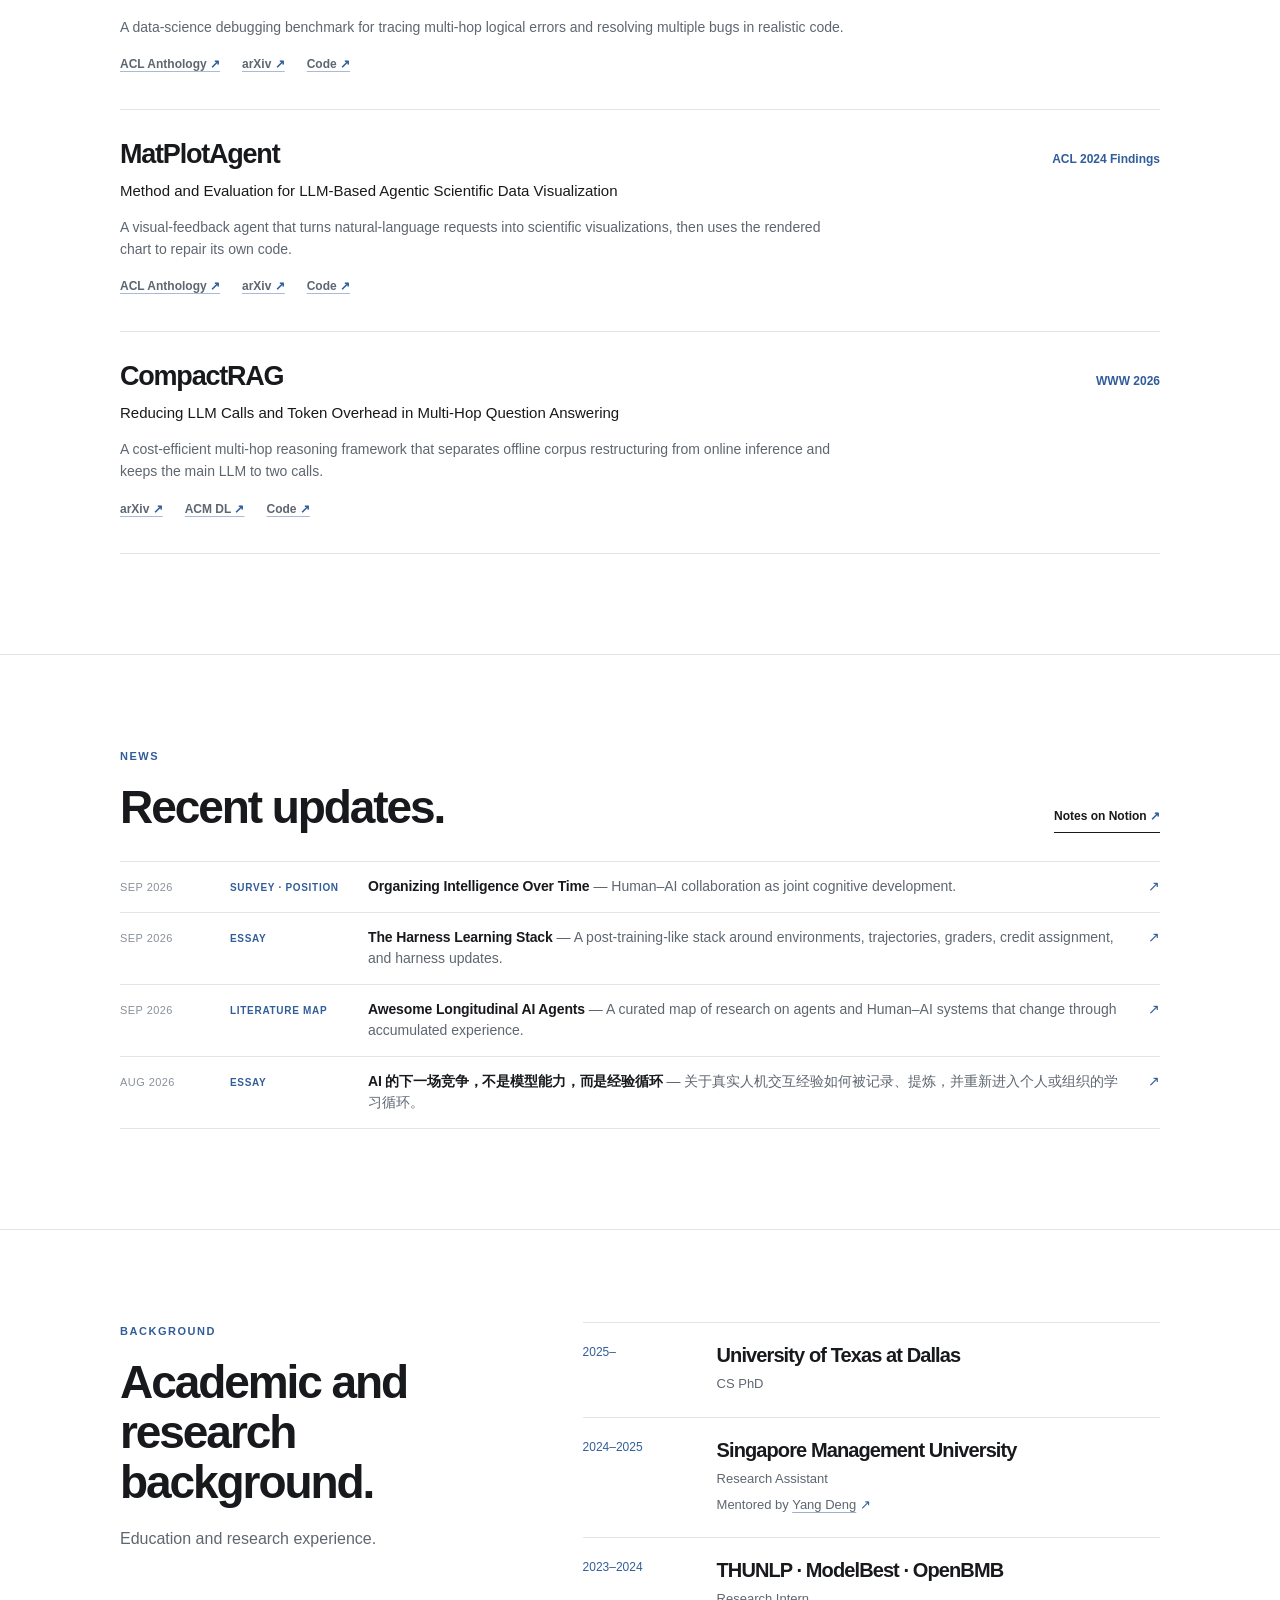
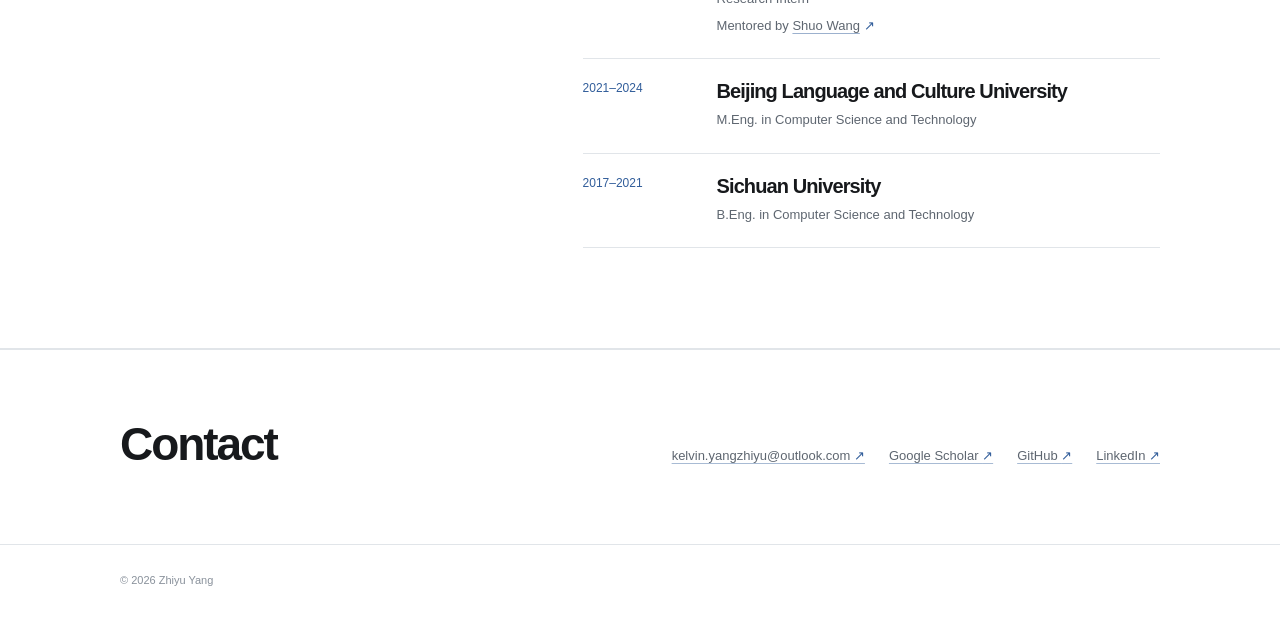
==== commit 82135627: "fix: load dedicated news feed stylesheet" ====
--- a/index.html
+++ b/index.html
@@ -10,6 +10,7 @@
   <meta property="og:type" content="website">
   <title>Zhiyu Yang — Research</title>
   <link rel="stylesheet" href="styles.css?v=academic-compact4">
+  <link rel="stylesheet" href="news.css?v=2">
 </head>
 <body>
   <header class="site-header">
@@ -193,6 +194,24 @@
         </div>
 
         <div class="news-list">
+          <a class="news-item" data-news="organizing-intelligence-over-time" href="/organizing-intelligence-over-time.html">
+            <time class="news-date">Sep 2026</time>
+            <span class="news-type">Survey · Position</span>
+            <span class="news-text"><strong>Organizing Intelligence Over Time</strong><span class="news-summary"> — Human–AI collaboration as joint cognitive development.</span></span>
+            <span class="news-arrow" aria-hidden="true">↗</span>
+          </a>
+          <a class="news-item" href="/harness-learning.html">
+            <time class="news-date">Sep 2026</time>
+            <span class="news-type">Essay</span>
+            <span class="news-text"><strong>The Harness Learning Stack</strong><span class="news-summary"> — A post-training-like stack around environments, trajectories, graders, credit assignment, and harness updates.</span></span>
+            <span class="news-arrow" aria-hidden="true">↗</span>
+          </a>
+          <a class="news-item" href="https://github.com/KevinCL16/awesome-longitudinal-ai-agents" target="_blank" rel="noopener noreferrer">
+            <time class="news-date">Sep 2026</time>
+            <span class="news-type">Literature map</span>
+            <span class="news-text"><strong>Awesome Longitudinal AI Agents</strong><span class="news-summary"> — A curated map of research on agents and Human–AI systems that change through accumulated experience.</span></span>
+            <span class="news-arrow" aria-hidden="true">↗</span>
+          </a>
           <a class="news-item" href="https://kelvinyang.notion.site/AI-3b09cede387180fbb669f3065c483746" target="_blank" rel="noopener noreferrer">
             <time class="news-date">Aug 2026</time>
             <span class="news-type">Essay</span>
--- a/news.css
+++ b/news.css
@@ -0,0 +1,103 @@
+/* Compact professor-style news feed */
+#news .news-heading {
+  margin-bottom: 28px;
+}
+
+#news .news-list {
+  border-top: 1px solid var(--line);
+}
+
+#news .news-item {
+  display: grid;
+  grid-template-columns: 92px 120px minmax(0, 1fr) 18px;
+  column-gap: 18px;
+  align-items: baseline;
+  width: 100%;
+  padding: 14px 0 15px;
+  border-bottom: 1px solid var(--line);
+  color: var(--ink);
+  text-decoration: none;
+}
+
+#news .news-item:hover {
+  color: var(--accent-dark);
+}
+
+#news .news-date {
+  color: var(--faint);
+  font-size: 11px;
+  line-height: 1.45;
+  letter-spacing: .04em;
+  text-transform: uppercase;
+  font-variant-numeric: tabular-nums;
+  white-space: nowrap;
+}
+
+#news .news-type {
+  color: var(--accent);
+  font-size: 10px;
+  line-height: 1.45;
+  font-weight: 700;
+  letter-spacing: .07em;
+  text-transform: uppercase;
+  white-space: nowrap;
+}
+
+#news .news-text {
+  min-width: 0;
+  font-size: 14px;
+  line-height: 1.5;
+}
+
+#news .news-text strong {
+  font-weight: 650;
+  letter-spacing: -.01em;
+}
+
+#news .news-summary {
+  color: var(--muted);
+  font-weight: 400;
+}
+
+#news .news-arrow {
+  color: var(--accent);
+  font-size: 14px;
+  line-height: 1;
+  text-align: right;
+}
+
+@media (max-width: 760px) {
+  #news .news-heading {
+    margin-bottom: 22px;
+  }
+
+  #news .news-item {
+    grid-template-columns: 76px minmax(0, 1fr) 16px;
+    grid-template-rows: auto auto;
+    column-gap: 12px;
+    row-gap: 4px;
+    padding: 14px 0 15px;
+  }
+
+  #news .news-date {
+    grid-column: 1;
+    grid-row: 1;
+  }
+
+  #news .news-type {
+    grid-column: 2;
+    grid-row: 1;
+  }
+
+  #news .news-text {
+    grid-column: 1 / 3;
+    grid-row: 2;
+    font-size: 14px;
+  }
+
+  #news .news-arrow {
+    grid-column: 3;
+    grid-row: 1 / 3;
+    align-self: center;
+  }
+}
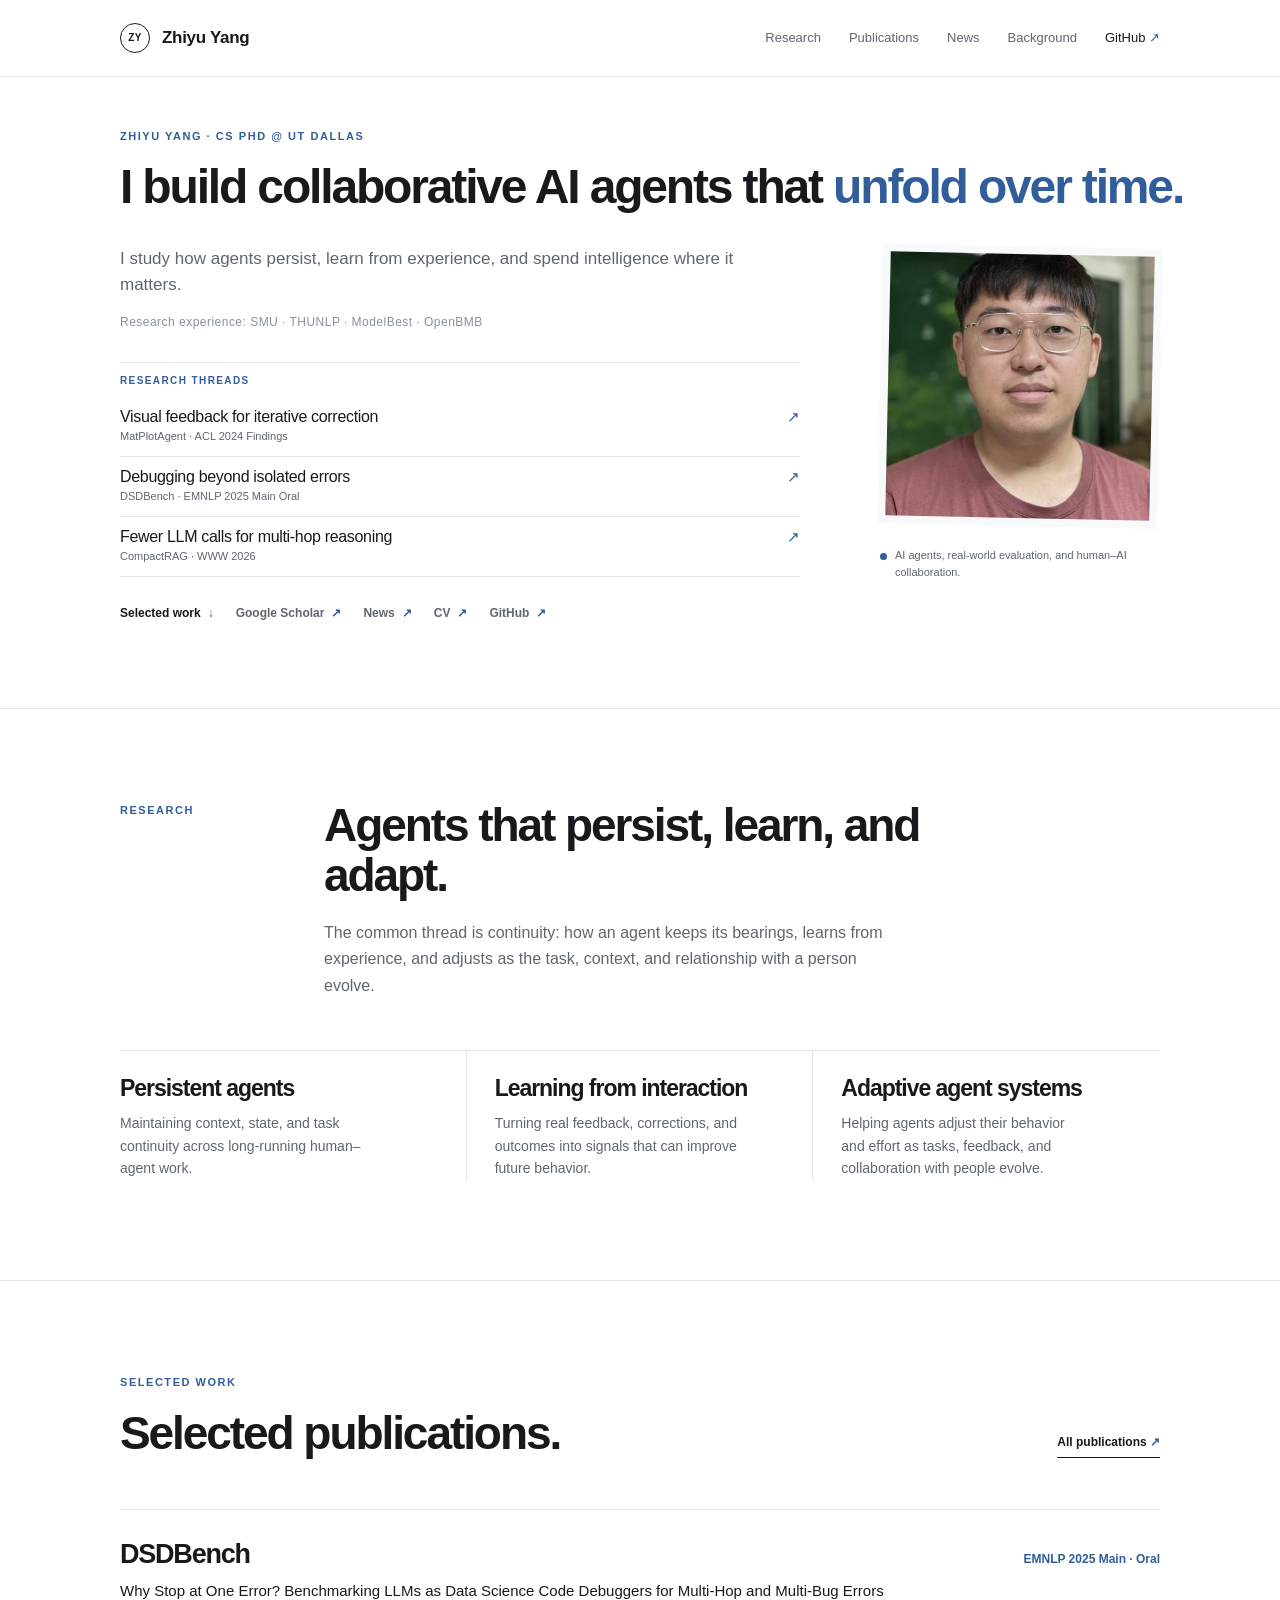
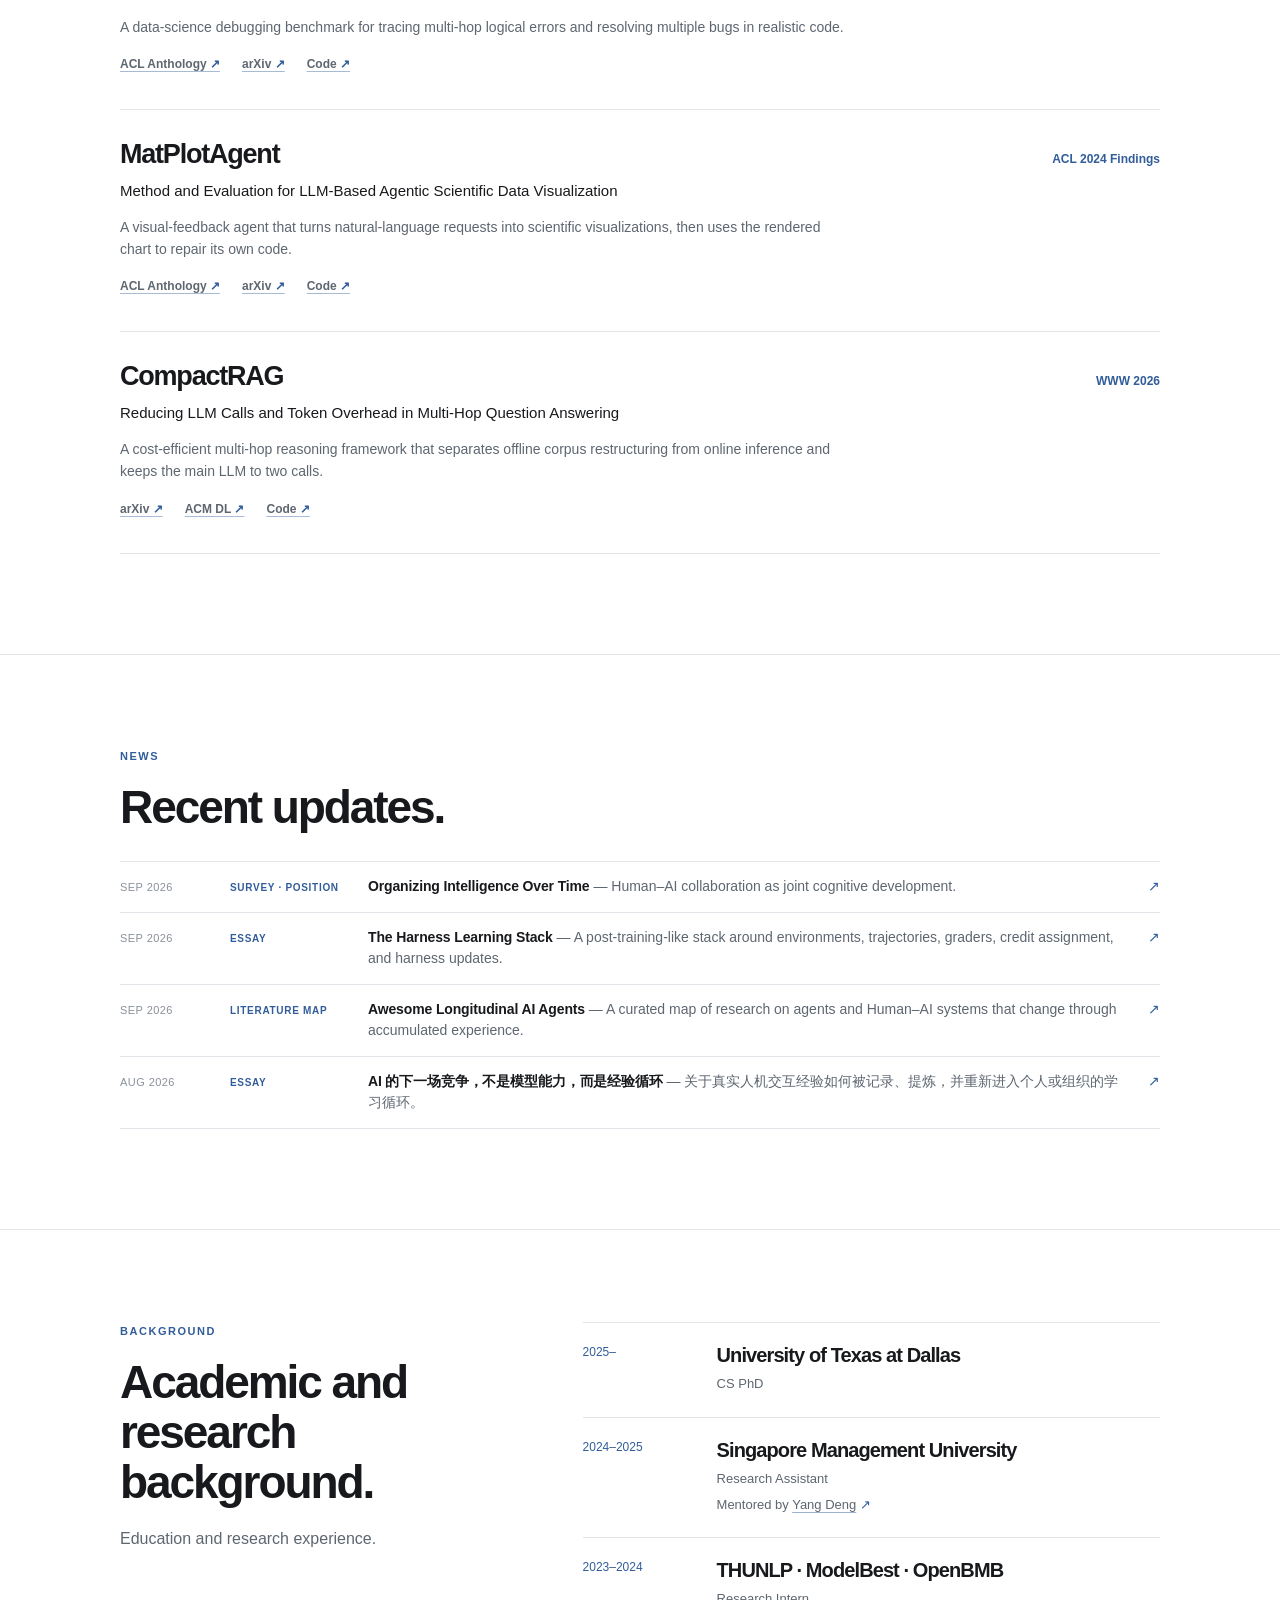
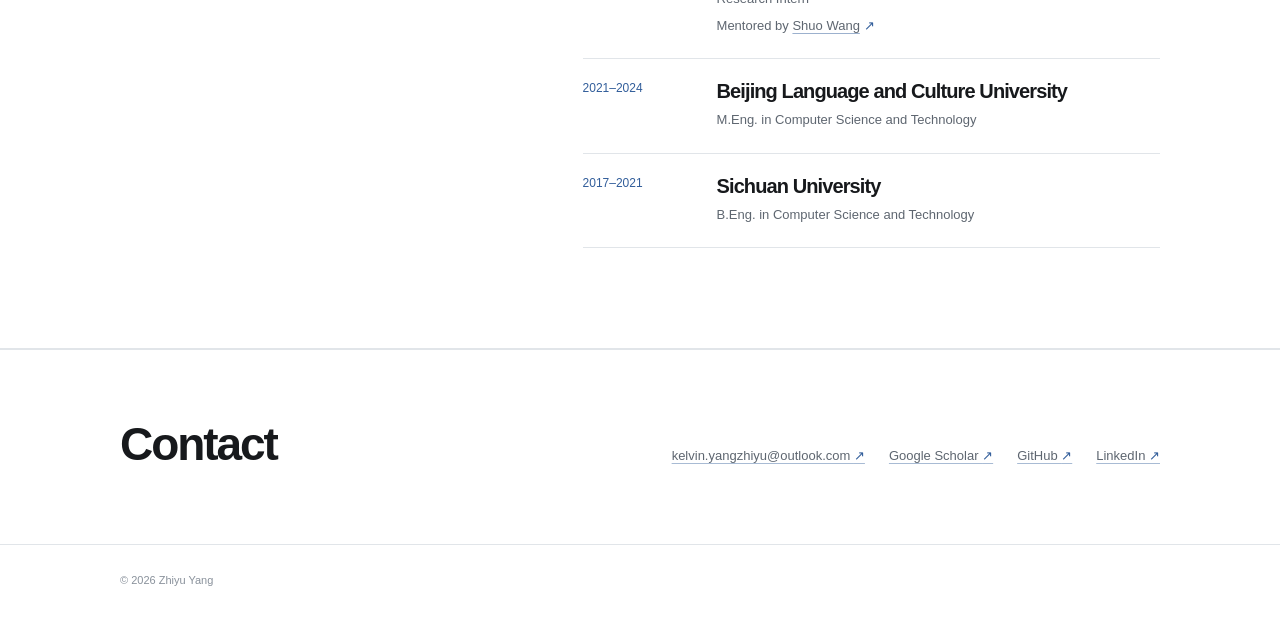
==== commit 9831751a: "chore: remove Notion shortcut from News heading" ====
--- a/index.html
+++ b/index.html
@@ -190,7 +190,6 @@
             <p class="section-label">News</p>
             <h2>Recent updates.</h2>
           </div>
-          <a class="text-link" href="https://kelvinyang.notion.site/AI-3b09cede387180fbb669f3065c483746" target="_blank" rel="noopener noreferrer">Notes on Notion <span aria-hidden="true">↗</span></a>
         </div>
 
         <div class="news-list">
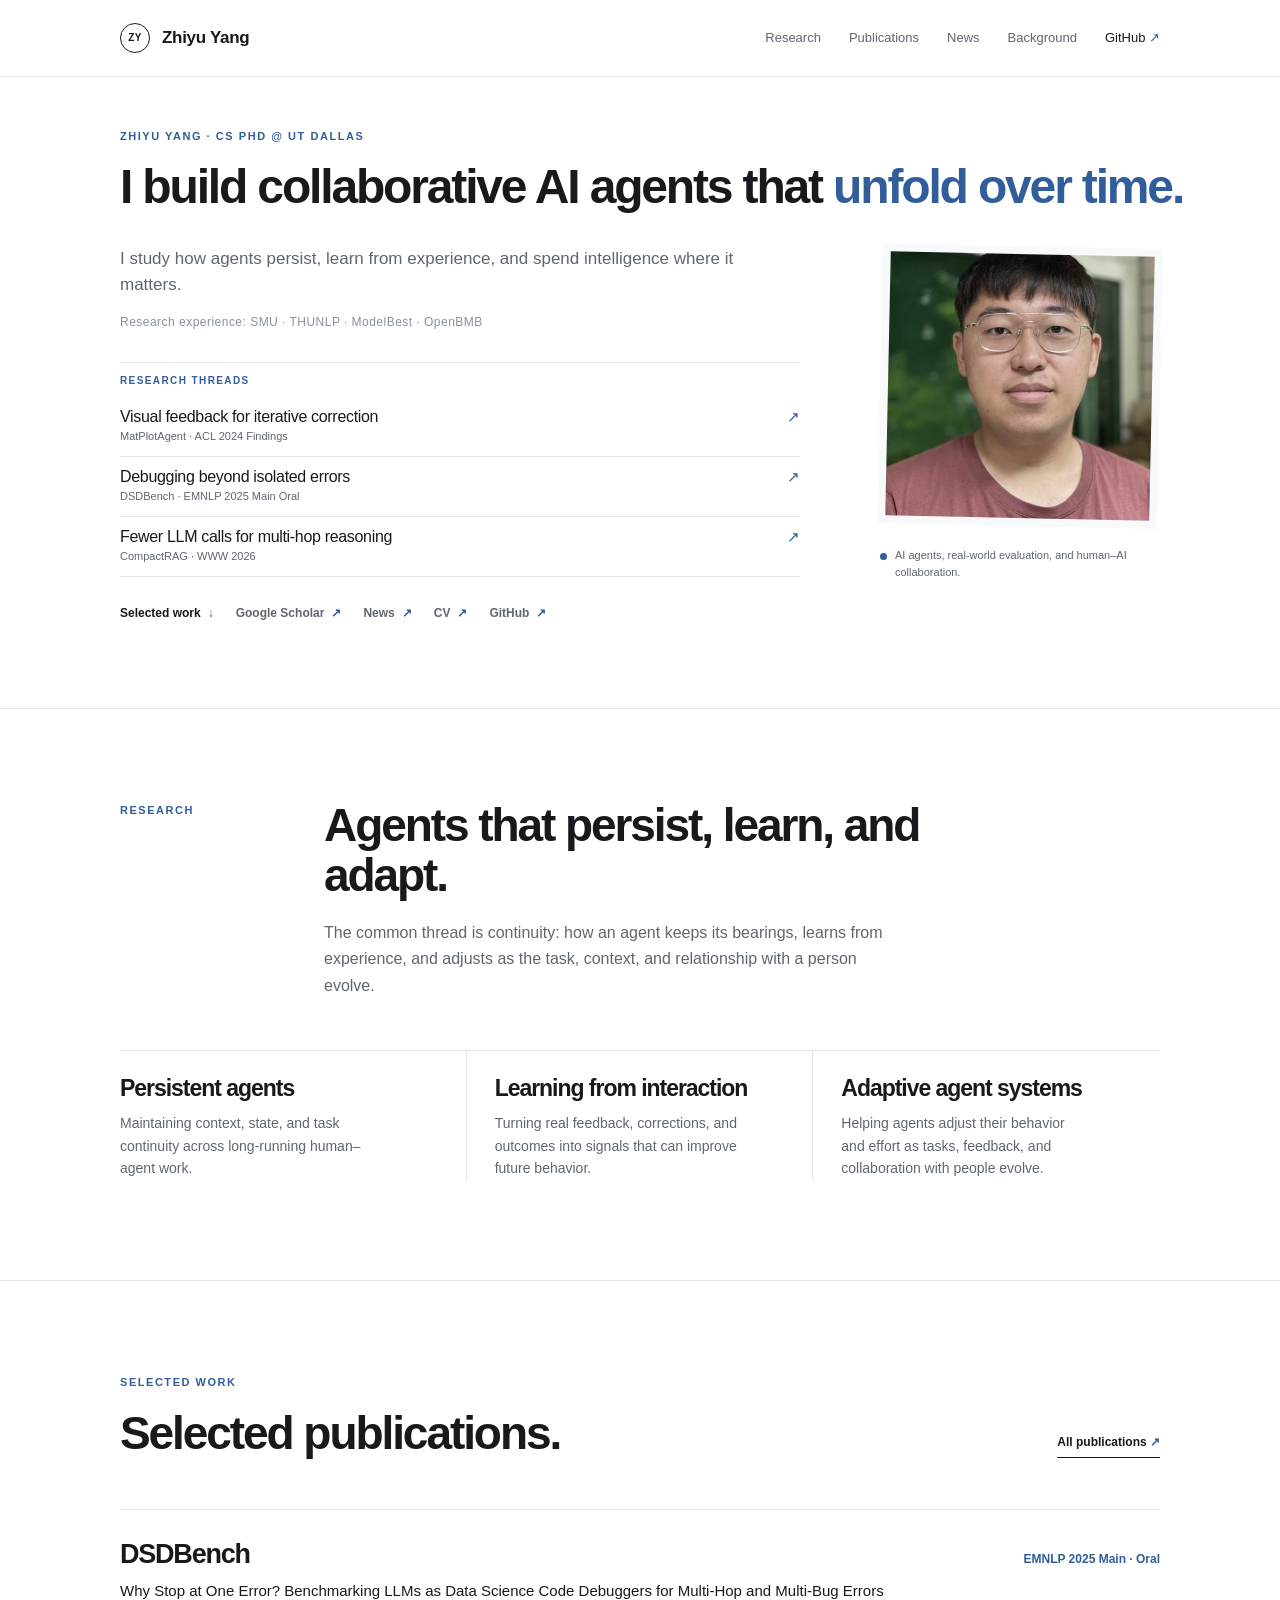
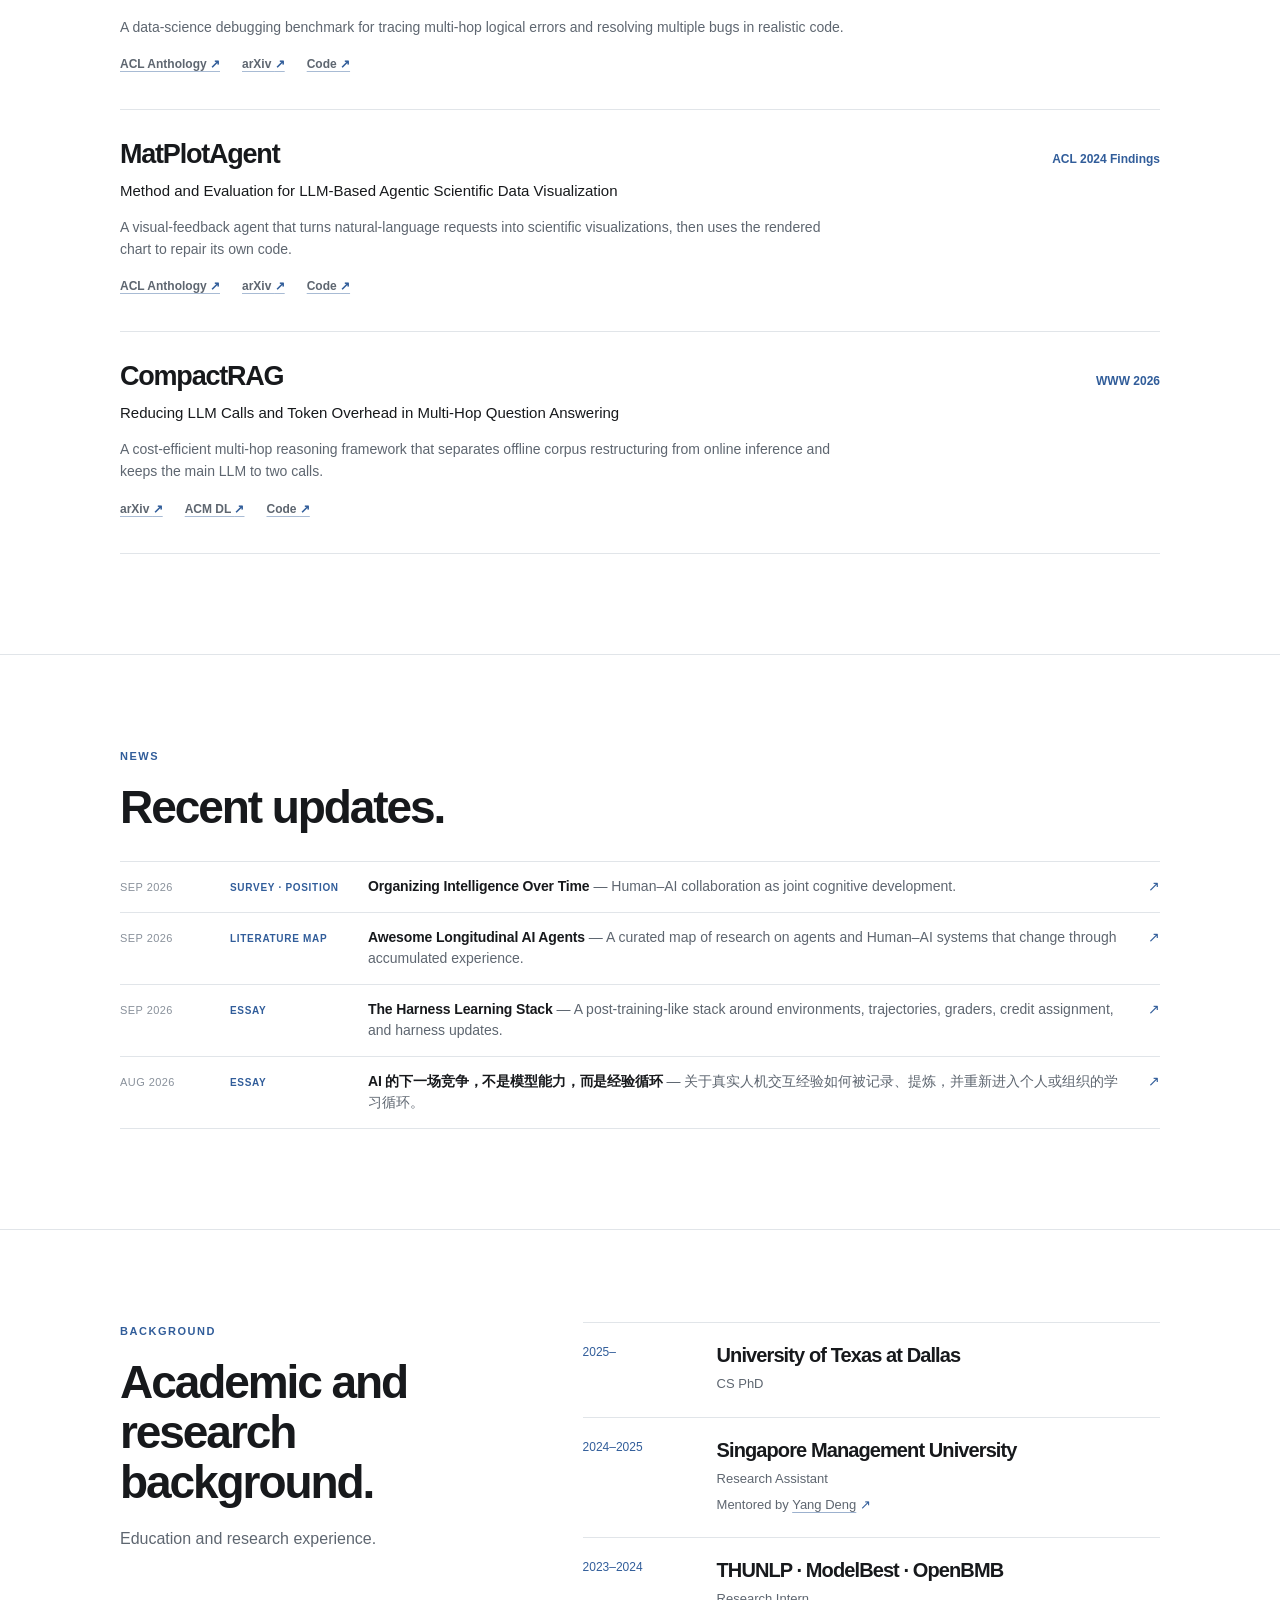
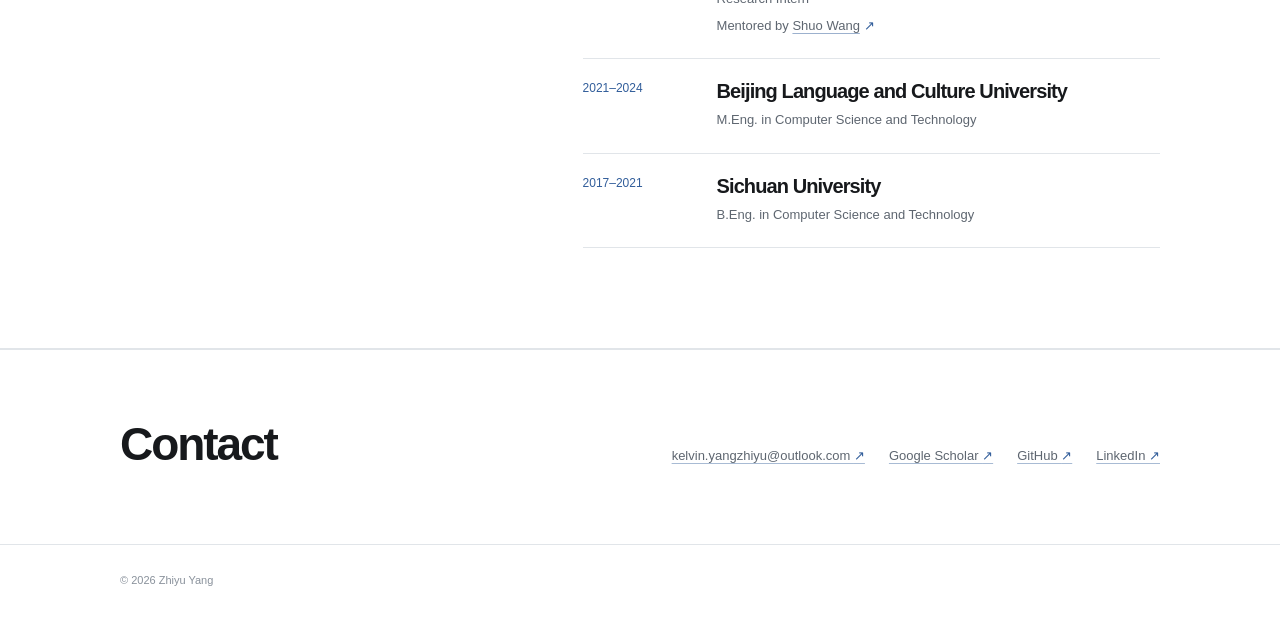
==== commit 41f014c0: "chore: group survey and literature map in News" ====
--- a/index.html
+++ b/index.html
@@ -199,16 +199,16 @@
             <span class="news-text"><strong>Organizing Intelligence Over Time</strong><span class="news-summary"> — Human–AI collaboration as joint cognitive development.</span></span>
             <span class="news-arrow" aria-hidden="true">↗</span>
           </a>
+          <a class="news-item" href="https://github.com/KevinCL16/awesome-longitudinal-ai-agents" target="_blank" rel="noopener noreferrer">
+            <time class="news-date">Sep 2026</time>
+            <span class="news-type">Literature map</span>
+            <span class="news-text"><strong>Awesome Longitudinal AI Agents</strong><span class="news-summary"> — A curated map of research on agents and Human–AI systems that change through accumulated experience.</span></span>
+            <span class="news-arrow" aria-hidden="true">↗</span>
+          </a>
           <a class="news-item" href="/harness-learning.html">
             <time class="news-date">Sep 2026</time>
             <span class="news-type">Essay</span>
             <span class="news-text"><strong>The Harness Learning Stack</strong><span class="news-summary"> — A post-training-like stack around environments, trajectories, graders, credit assignment, and harness updates.</span></span>
-            <span class="news-arrow" aria-hidden="true">↗</span>
-          </a>
-          <a class="news-item" href="https://github.com/KevinCL16/awesome-longitudinal-ai-agents" target="_blank" rel="noopener noreferrer">
-            <time class="news-date">Sep 2026</time>
-            <span class="news-type">Literature map</span>
-            <span class="news-text"><strong>Awesome Longitudinal AI Agents</strong><span class="news-summary"> — A curated map of research on agents and Human–AI systems that change through accumulated experience.</span></span>
             <span class="news-arrow" aria-hidden="true">↗</span>
           </a>
           <a class="news-item" href="https://kelvinyang.notion.site/AI-3b09cede387180fbb669f3065c483746" target="_blank" rel="noopener noreferrer">
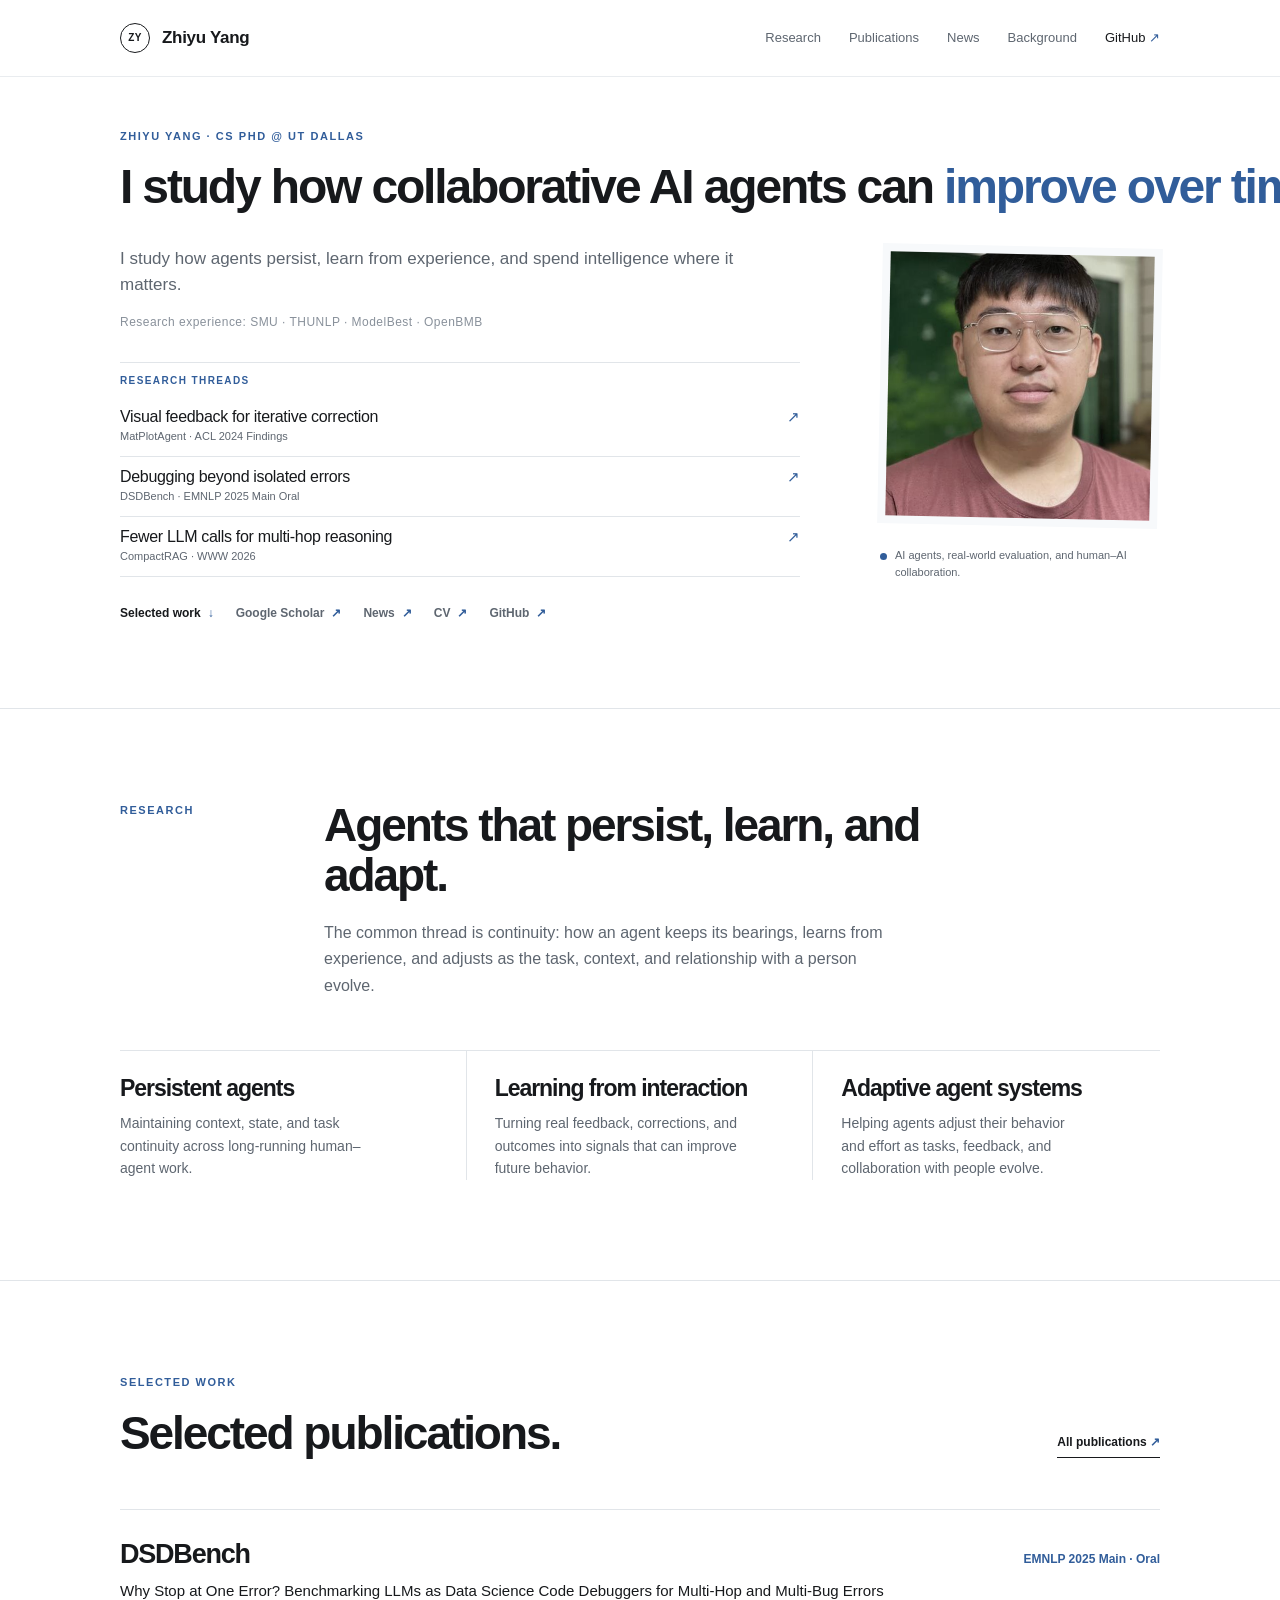
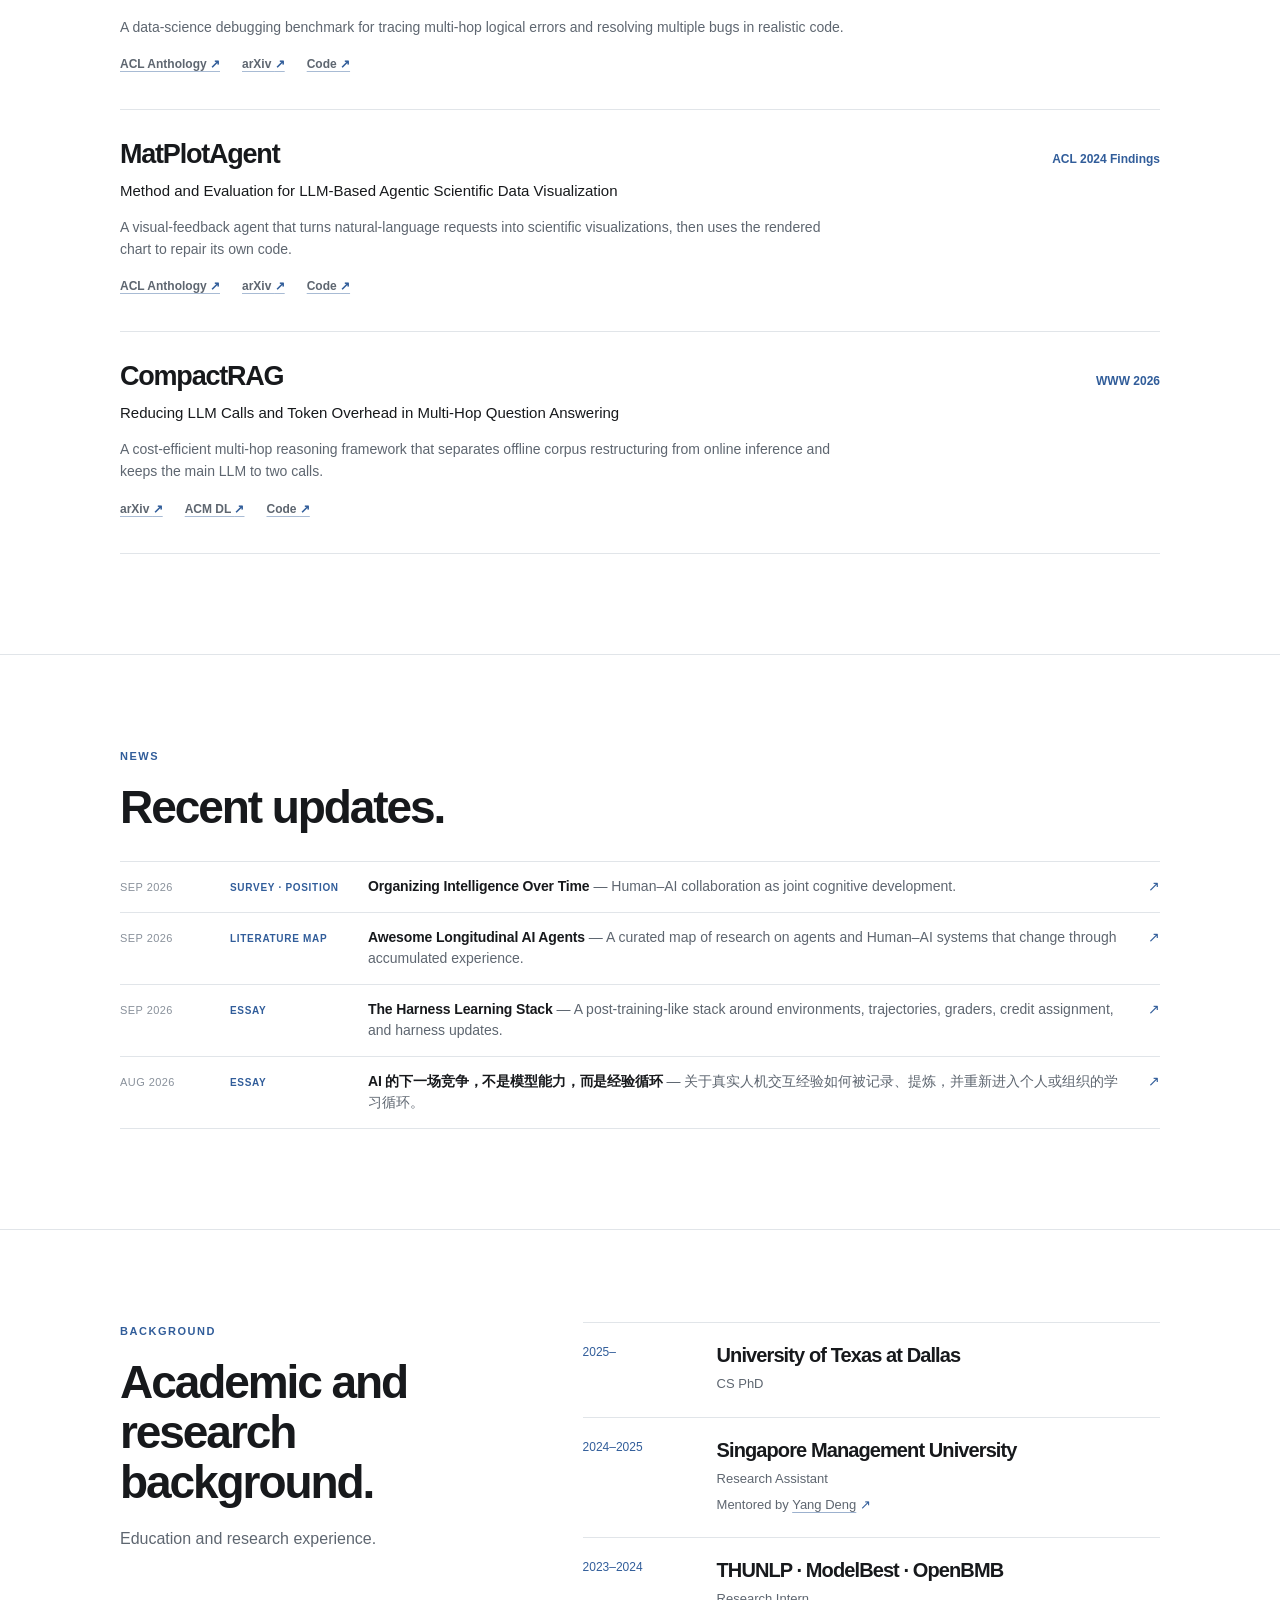
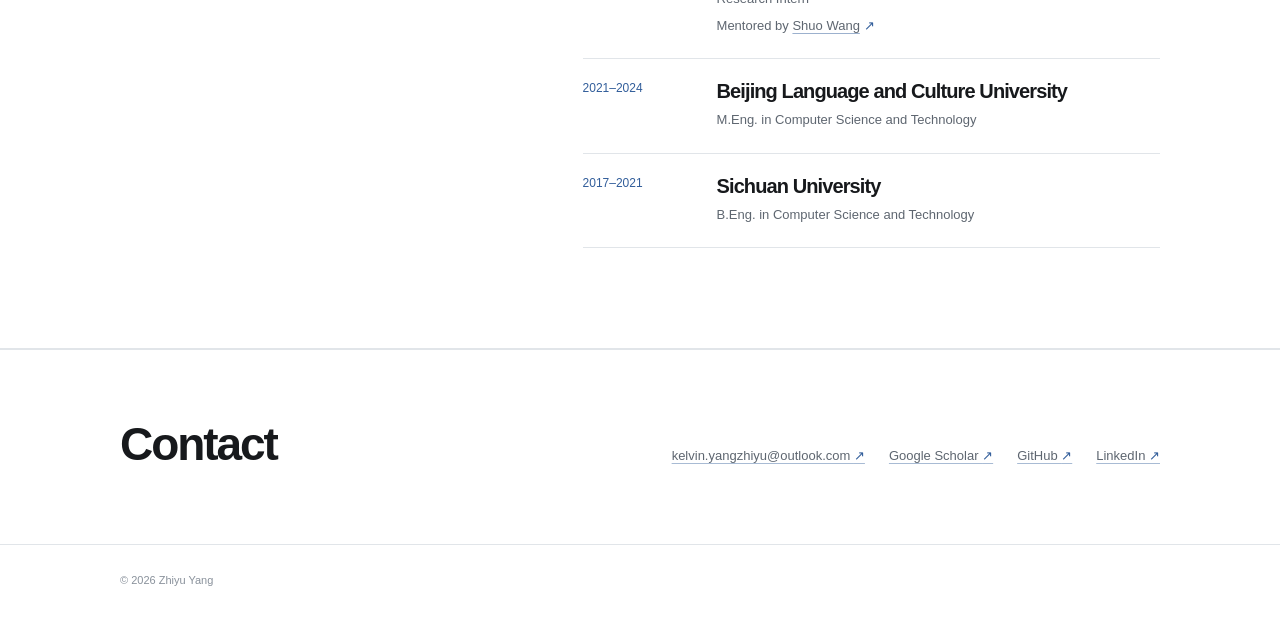
==== commit 8ec7bb66: "Refine homepage research statement" ====
--- a/index.html
+++ b/index.html
@@ -40,7 +40,7 @@
       <div class="wrap hero-grid">
         <div class="hero-head">
           <p class="eyebrow">Zhiyu Yang · CS PhD @ UT Dallas</p>
-          <h1>I build collaborative AI agents that <em>unfold over time.</em></h1>
+          <h1>I study how collaborative AI agents can <em>improve over time.</em></h1>
         </div>
 
         <div class="hero-lower">
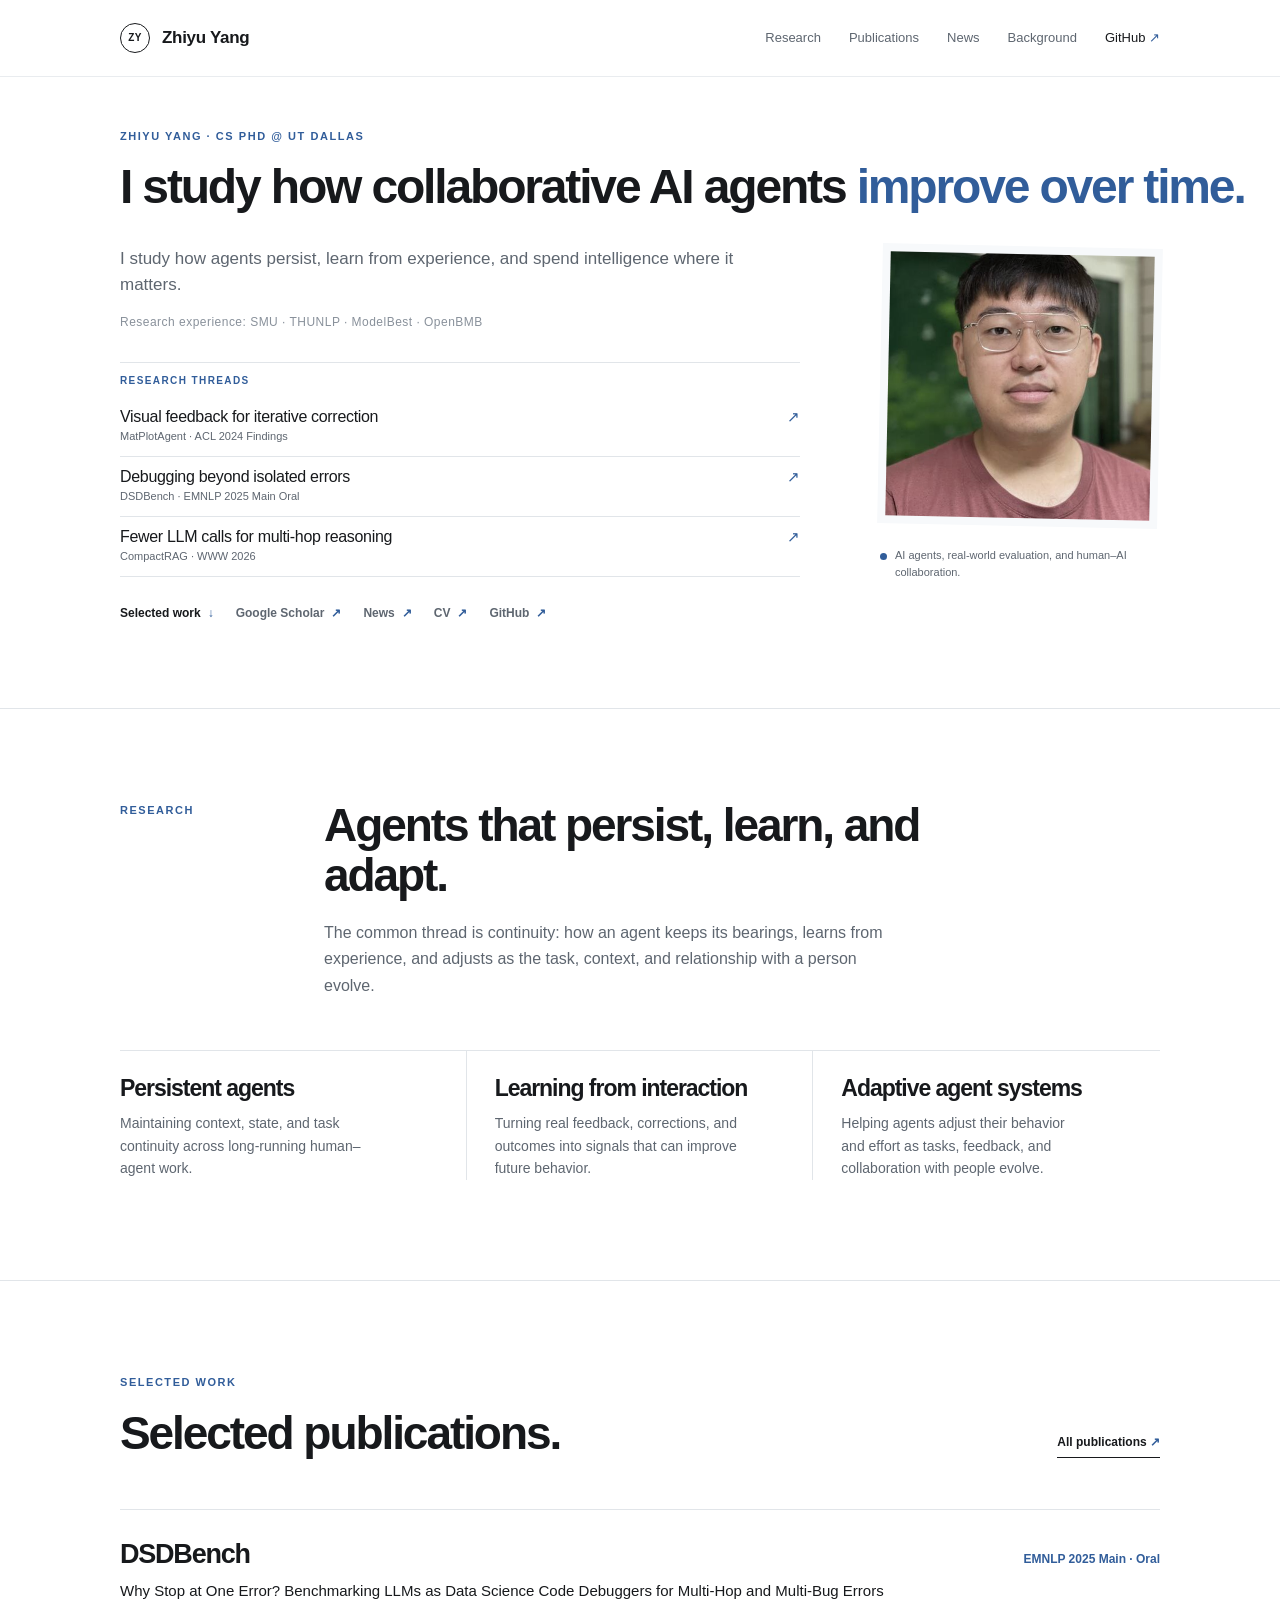
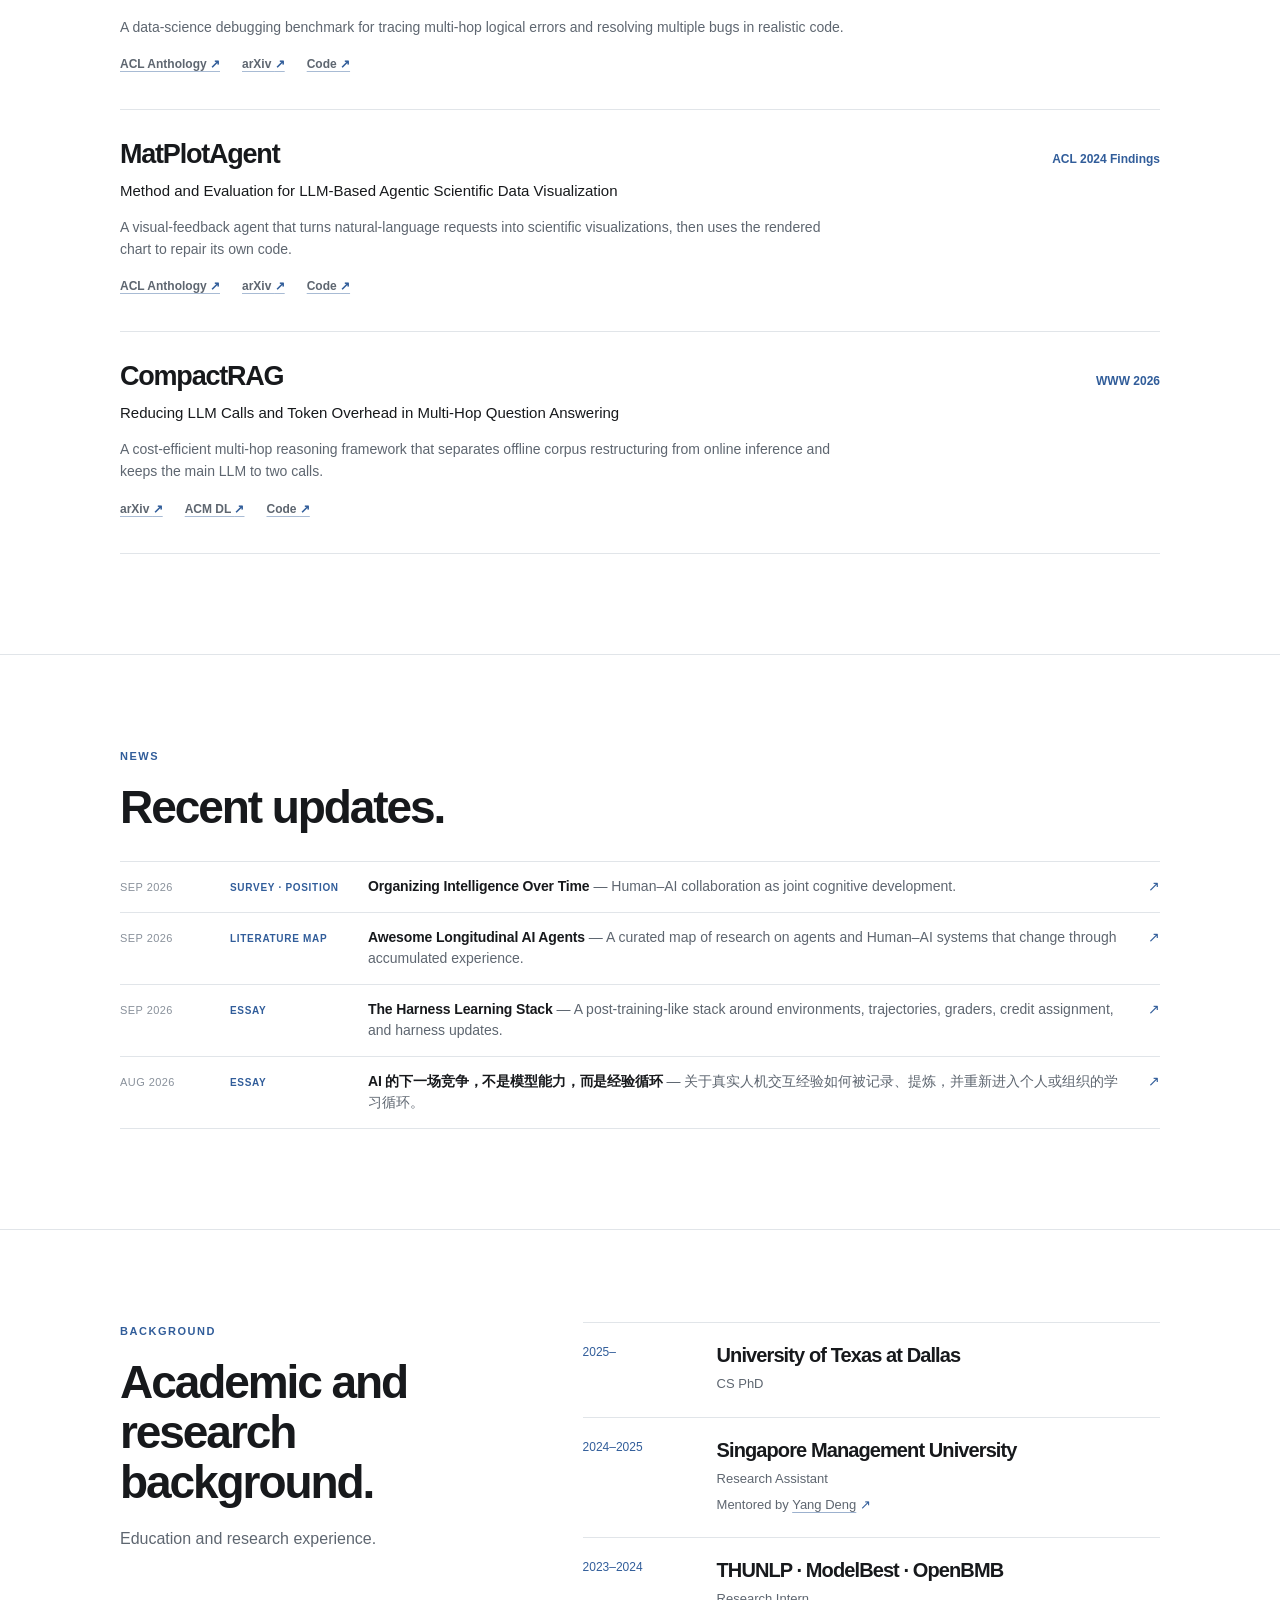
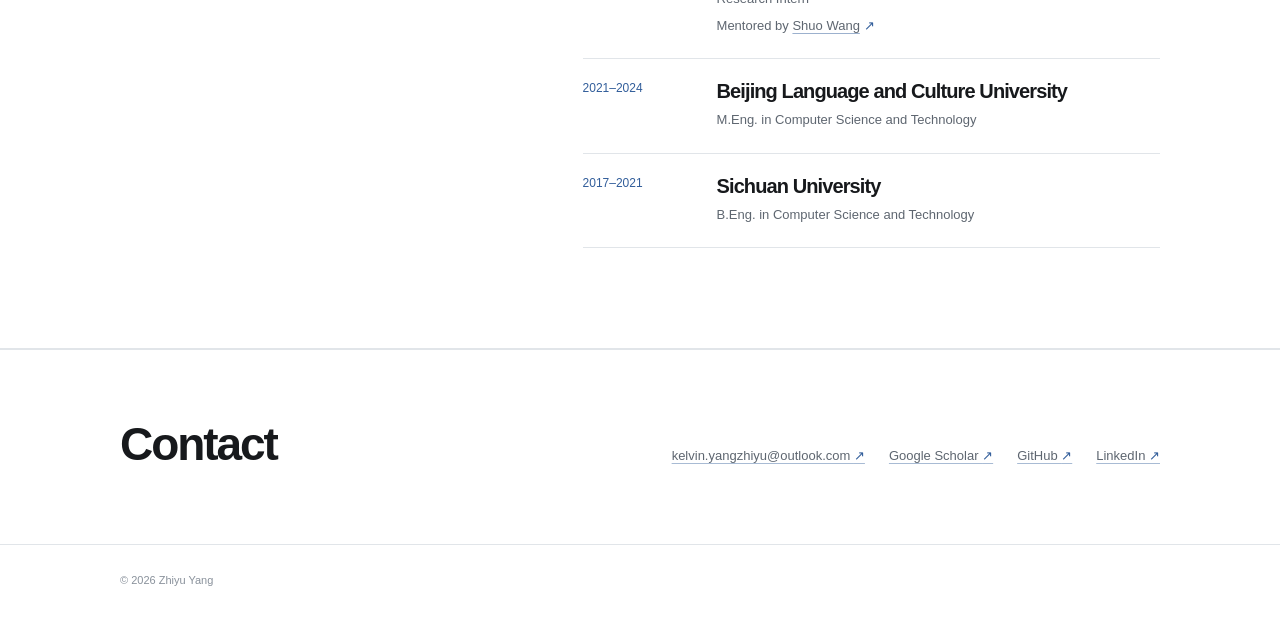
==== commit d3e2fb10: "Shorten homepage research headline" ====
--- a/index.html
+++ b/index.html
@@ -40,7 +40,7 @@
       <div class="wrap hero-grid">
         <div class="hero-head">
           <p class="eyebrow">Zhiyu Yang · CS PhD @ UT Dallas</p>
-          <h1>I study how collaborative AI agents can <em>improve over time.</em></h1>
+          <h1>I study how collaborative AI agents <em>improve over time.</em></h1>
         </div>
 
         <div class="hero-lower">
